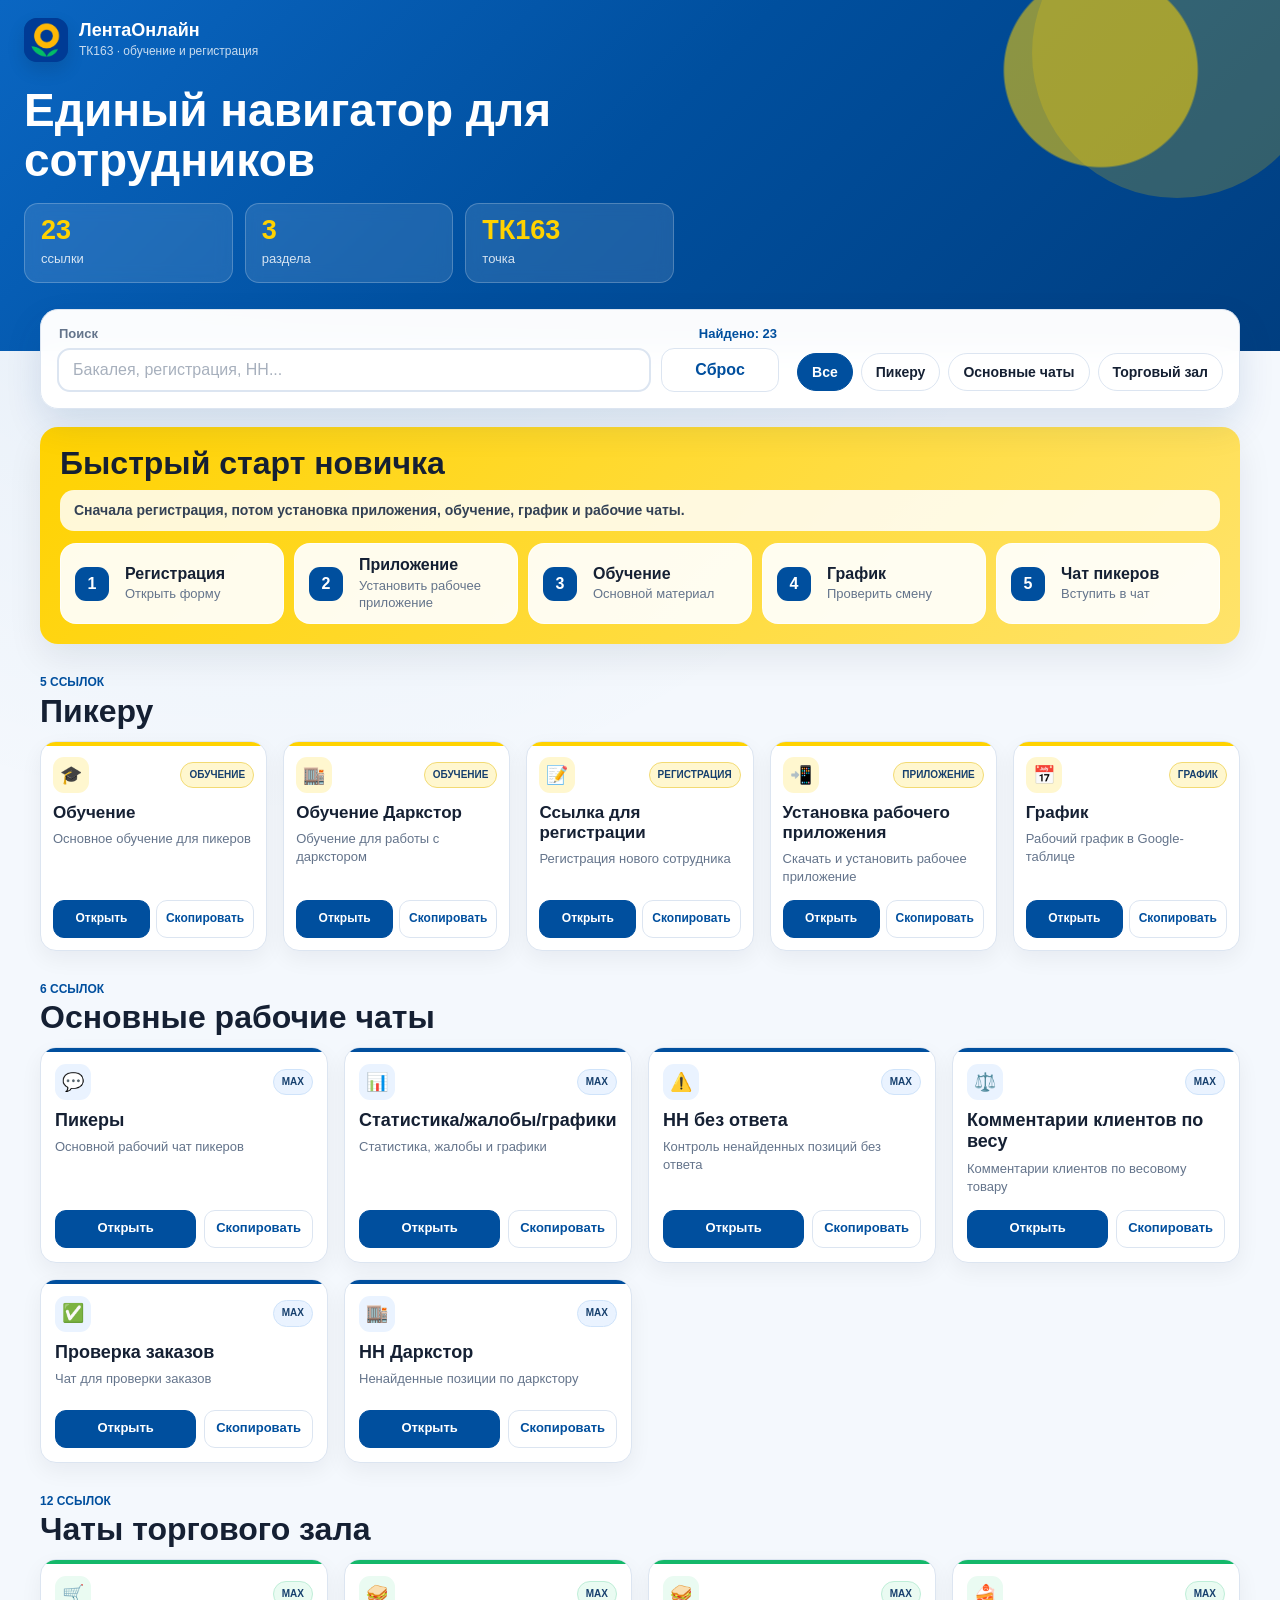
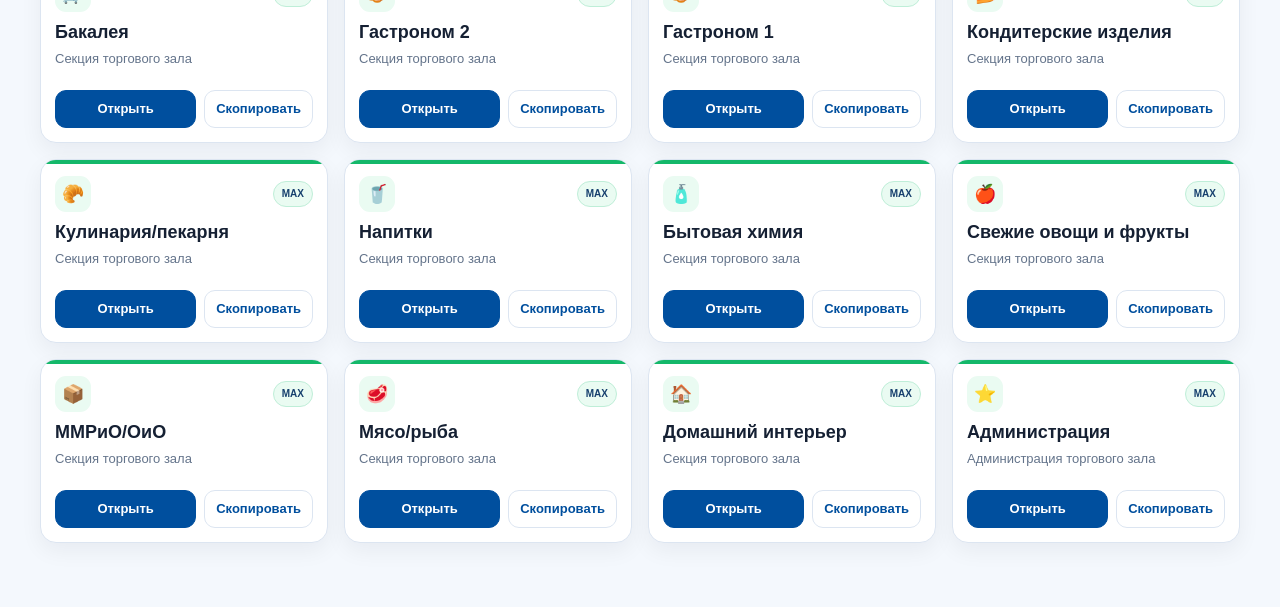
==== index.html @ 5eac82ee "Add files via upload" ====
<!doctype html>
<html lang="ru">
<head>
<meta charset="utf-8">
<meta name="viewport" content="width=device-width, initial-scale=1, viewport-fit=cover">
<title>ЛентаОнлайн ТК163 — навигатор ссылок</title>
<style>
:root {
  --blue:#004F9E;
  --blue-2:#003E80;
  --blue-3:#0A66C2;
  --yellow:#FFD200;
  --yellow-2:#FFE36B;
  --green:#14B86A;
  --orange:#FF9F1C;
  --red:#E94B4B;
  --violet:#805AD5;
  --cyan:#00A6D6;
  --bg:#F4F8FD;
  --card:#FFFFFF;
  --text:#152033;
  --muted:#64748B;
  --line:#DCE5F1;
  --shadow:0 10px 28px rgba(0, 76, 157, .11);
  --radius:20px;
  --controls-h:150px;
  --page-max:1240px;
}
*{box-sizing:border-box}
html{scroll-behavior:auto;-webkit-text-size-adjust:100%}
body{
  margin:0;
  font-family:-apple-system,BlinkMacSystemFont,"Segoe UI",Roboto,Arial,sans-serif;
  line-height:1.45;
  color:var(--text);
  background:
    radial-gradient(circle at 20% 0%, rgba(0,79,158,.08), transparent 34%),
    var(--bg);
  overflow-x:hidden;
}
a{color:inherit}
button,input{font:inherit}
button{cursor:pointer}
img{max-width:100%}

.hero{
  position:relative;
  overflow:hidden;
  padding:22px 20px 30px;
  color:#fff;
  background:
    radial-gradient(circle at 86% 20%, rgba(255,210,0,.55) 0 96px, transparent 98px),
    linear-gradient(135deg, var(--blue-3) 0%, var(--blue) 48%, var(--blue-2) 100%);
}
.hero::before{
  content:"";
  position:absolute;
  right:-70px;
  bottom:-88px;
  width:230px;
  height:230px;
  border-radius:50%;
  background:rgba(255,255,255,.07);
}
.shell{
  max-width:var(--page-max);
  margin:0 auto;
  position:relative;
  z-index:1;
}
.topbar{
  display:flex;
  align-items:center;
  justify-content:flex-start;
  gap:12px;
  margin-bottom:18px;
}
.brand{
  display:flex;
  align-items:center;
  gap:11px;
  min-width:0;
  text-decoration:none;
}
.brand-mark{
  width:48px;
  height:48px;
  flex:0 0 48px;
  border-radius:15px;
  overflow:hidden;
  background:#064C98;
  box-shadow:0 8px 18px rgba(0,0,0,.12);
}
.brand-mark img{display:block;width:100%;height:100%;object-fit:cover}
.brand strong{
  display:block;
  font-size:19px;
  line-height:1.05;
  letter-spacing:0;
}
.brand small{
  display:block;
  margin-top:4px;
  color:rgba(255,255,255,.78);
  font-size:12px;
  line-height:1.2;
}
.hero-title{
  margin:0 0 14px;
  max-width:840px;
  font-size:58px;
  line-height:1.02;
  letter-spacing:0;
}
.stats{
  display:grid;
  grid-template-columns:repeat(3, minmax(0,1fr));
  gap:10px;
  max-width:620px;
}
.stat{
  min-height:70px;
  padding:12px;
  border-radius:16px;
  border:1px solid rgba(255,255,255,.22);
  background:rgba(255,255,255,.11);
  backdrop-filter:blur(8px);
}
.stat b{
  display:block;
  color:var(--yellow);
  font-size:27px;
  line-height:1;
  letter-spacing:0;
}
.stat span{
  display:block;
  margin-top:6px;
  color:rgba(255,255,255,.82);
  font-size:13px;
}

main{
  max-width:var(--page-max);
  margin:-14px auto 0;
  padding:0 20px 52px;
  position:relative;
  z-index:2;
}
.controls{
  position:sticky;
  top:0;
  z-index:20;
  display:grid;
  gap:12px;
  padding:16px;
  border:1px solid var(--line);
  border-radius:22px;
  background:rgba(255,255,255,.98);
  backdrop-filter:blur(14px);
  box-shadow:var(--shadow);
}
.search-head{
  display:flex;
  align-items:center;
  justify-content:space-between;
  gap:12px;
  margin-bottom:4px;
  padding:0 2px;
}
.search-label,.result-count{
  font-size:13px;
  font-weight:900;
  line-height:1.2;
}
.search-label{color:var(--muted)}
.result-count{color:var(--blue)}
.search-row{
  display:grid;
  grid-template-columns:minmax(0,1fr) 120px;
  gap:10px;
}
.search{
  width:100%;
  min-height:48px;
  border:2px solid var(--line);
  border-radius:16px;
  padding:0 14px;
  outline:none;
  background:#fff;
  color:var(--text);
  font-size:16px;
}
.search::placeholder{color:#A7B0BD}
.search:focus{
  border-color:var(--blue);
  box-shadow:0 0 0 4px rgba(0,79,158,.10);
}
.clear-btn{
  min-height:48px;
  border:1px solid var(--line);
  border-radius:16px;
  background:#fff;
  color:var(--blue);
  font-weight:900;
}
.chips{
  display:flex;
  flex-wrap:wrap;
  gap:8px;
  align-items:center;
}
.chip{
  display:inline-flex;
  align-items:center;
  justify-content:center;
  min-height:42px;
  padding:0 14px;
  border:1px solid var(--line);
  background:#fff;
  color:#152033;
  border-radius:999px;
  font-weight:900;
  letter-spacing:0;
  white-space:nowrap;
}
.chip.active{
  background:var(--blue);
  border-color:var(--blue);
  color:#fff;
}

.quick{
  margin-top:14px;
  padding:16px;
  border-radius:22px;
  background:linear-gradient(135deg, var(--yellow) 0%, var(--yellow-2) 100%);
  box-shadow:var(--shadow);
}
.quick.hidden{display:none}
.quick h2{
  margin:0 0 10px;
  font-size:36px;
  line-height:1;
  letter-spacing:0;
}
.quick-note{
  margin:0 0 12px;
  padding:11px 13px;
  border-radius:16px;
  background:rgba(255,255,255,.84);
  color:#334155;
  font-size:14px;
  line-height:1.35;
  font-weight:800;
}
.quick-grid{
  display:grid;
  grid-template-columns:repeat(5,minmax(0,1fr));
  gap:10px;
}
.quick-card{
  display:grid;
  grid-template-columns:38px minmax(0,1fr);
  align-items:center;
  column-gap:14px;
  min-height:82px;
  padding:12px 14px;
  border:1px solid rgba(255,255,255,.75);
  border-radius:18px;
  background:rgba(255,255,255,.92);
  text-decoration:none;
}
.quick-card span{
  width:34px;
  height:34px;
  display:grid;
  place-items:center;
  margin:0;
  border-radius:11px;
  background:var(--blue);
  color:#fff;
  font-weight:900;
}
.quick-copy{
  min-width:0;
}
.quick-copy b{
  display:block;
  margin:0 0 3px;
  font-size:17px;
  line-height:1.15;
  letter-spacing:0;
  overflow-wrap:break-word;
  word-break:break-word;
}
.quick-copy small{
  display:block;
  color:var(--muted);
  font-size:13px;
  line-height:1.3;
  overflow-wrap:break-word;
  word-break:break-word;
}

.section{margin-top:22px}
.section[hidden]{display:none}
.section-head{
  display:flex;
  align-items:flex-end;
  justify-content:space-between;
  gap:12px;
  margin-bottom:11px;
}
.count{
  display:block;
  margin-bottom:3px;
  color:var(--blue);
  font-size:11px;
  font-weight:900;
  text-transform:uppercase;
  letter-spacing:0;
}
.section h2{
  margin:0;
  font-size:36px;
  line-height:1;
  letter-spacing:0;
}
.grid{
  display:grid;
  grid-template-columns:repeat(4,minmax(0,1fr));
  gap:14px;
}
.card{
  position:relative;
  overflow:hidden;
  min-height:206px;
  display:flex;
  flex-direction:column;
  padding:18px 15px 15px;
  border:1px solid var(--line);
  border-radius:20px;
  background:var(--card);
  box-shadow:0 6px 18px rgba(16,24,40,.045);
  scroll-margin-top:calc(var(--controls-h) + 10px);
}
.card::before{
  content:"";
  position:absolute;
  left:0;
  right:0;
  top:0;
  height:5px;
  background:var(--accent, var(--blue));
}
.accent-picker{--accent:var(--yellow)}
.accent-main-section{--accent:var(--blue)}
.accent-shop-section{--accent:var(--green)}
.accent-default{--accent:var(--blue)}

.card[hidden]{display:none}
.card-top{
  display:flex;
  align-items:center;
  justify-content:space-between;
  gap:10px;
  margin-bottom:10px;
}
.card-icon{
  width:40px;
  height:40px;
  display:grid;
  place-items:center;
  border-radius:13px;
  background:#EEF5FF;
  font-size:20px;
}
.tag{
  padding:6px 9px;
  border-radius:999px;
  border:1px solid #D6E8FA;
  background:#EEF5FF;
  color:#17406e;
  font-size:11px;
  font-weight:900;
  text-transform:uppercase;
  letter-spacing:0;
  white-space:nowrap;
}
.accent-picker .card-icon,.accent-picker .tag{background:#FFF7CF;border-color:#F2DA73}
.accent-main-section .card-icon,.accent-main-section .tag{background:#EAF3FF;border-color:#CFE3FA}
.accent-shop-section .card-icon,.accent-shop-section .tag{background:#EAFBF2;border-color:#BFEED8}
.card h3{
  margin:0 0 7px;
  font-size:20px;
  line-height:1.12;
  letter-spacing:0;
  overflow-wrap:break-word;
  word-break:break-word;
}
.card p{
  margin:0 0 14px;
  color:var(--muted);
  line-height:1.38;
  font-size:14px;
  overflow-wrap:break-word;
  word-break:break-word;
}
.actions{
  display:grid;
  grid-template-columns:1fr auto;
  gap:8px;
  margin-top:auto;
}
.primary,.secondary{
  min-height:42px;
  display:inline-flex;
  align-items:center;
  justify-content:center;
  border-radius:13px;
  padding:9px 12px;
  font-weight:900;
  text-decoration:none;
  text-align:center;
  min-width:0;
  overflow-wrap:break-word;
  word-break:break-word;
}
.primary{
  border:1px solid var(--blue);
  background:var(--blue);
  color:#fff;
}
.secondary{
  border:1px solid var(--line);
  background:#fff;
  color:var(--blue);
}

.to-top{
  position:fixed;
  right:16px;
  bottom:calc(16px + env(safe-area-inset-bottom));
  z-index:45;
  width:52px;
  height:52px;
  border:0;
  border-radius:18px;
  background:var(--blue);
  color:#fff;
  font-size:24px;
  font-weight:900;
  box-shadow:0 14px 32px rgba(0,79,158,.28);
  opacity:0;
  transform:translateY(16px);
  pointer-events:none;
  transition:opacity .18s ease, transform .18s ease;
}
.to-top.show{
  opacity:1;
  transform:translateY(0);
  pointer-events:auto;
}

.empty{
  margin:22px 0 0;
  padding:18px;
  border:1px dashed var(--line);
  border-radius:18px;
  background:#fff;
  color:var(--muted);
  text-align:center;
}
.toast{
  position:fixed;
  left:50%;
  bottom:18px;
  transform:translate(-50%,20px);
  opacity:0;
  pointer-events:none;
  z-index:50;
  padding:12px 16px;
  border-radius:999px;
  background:#172033;
  color:#fff;
  transition:.18s ease;
}
.toast.show{transform:translate(-50%,0);opacity:1}

@supports (-webkit-touch-callout:none){
  body{
    background:#F4F8FD;
  }
  .hero{
    background:#005AA8;
  }
  .hero::before{
    display:none;
  }
  .stat,
  .controls{
    -webkit-backdrop-filter:none;
    backdrop-filter:none;
  }
  .controls{
    position:relative;
    top:auto;
  }
}

@media (min-width:901px){
  .hero{
    padding:18px 24px 68px;
  }
  .hero::before{
    right:-42px;
    top:-92px;
    bottom:auto;
    width:290px;
    height:290px;
    background:rgba(255,210,0,.20);
  }
  .topbar{
    margin-bottom:24px;
  }
  .brand-mark{
    width:44px;
    height:44px;
    flex-basis:44px;
    border-radius:13px;
  }
  .brand strong{
    font-size:18px;
  }
  .hero-title{
    max-width:760px;
    margin-bottom:18px;
    font-size:46px;
    line-height:1.08;
  }
  .stats{
    max-width:650px;
    gap:12px;
  }
  .stat{
    min-height:64px;
    padding:13px 16px;
    border-radius:14px;
  }
  main{
    margin-top:-42px;
    padding-bottom:64px;
  }
  .controls{
    grid-template-columns:minmax(480px,1fr) auto;
    align-items:end;
    gap:18px;
    padding:16px;
    border-radius:18px;
    box-shadow:0 16px 36px rgba(0, 57, 120, .12);
  }
  .search-head{
    margin-bottom:6px;
  }
  .search-row{
    grid-template-columns:minmax(0,1fr) 118px;
  }
  .search,.clear-btn{
    min-height:44px;
    border-radius:13px;
  }
  .chips{
    justify-content:flex-end;
    flex-wrap:nowrap;
    gap:8px;
    padding-bottom:1px;
  }
  .chip{
    min-height:38px;
    padding:0 14px;
    font-size:14px;
  }
  .quick{
    margin-top:18px;
    padding:20px;
    border:0;
    border-radius:18px;
    background:linear-gradient(135deg, var(--yellow) 0%, var(--yellow-2) 100%);
    box-shadow:0 14px 34px rgba(16,24,40,.08);
  }
  .quick h2{
    margin:0 0 10px;
    font-size:32px;
    line-height:1.05;
  }
  .quick-note{
    margin:0 0 12px;
    padding:11px 14px;
    border:0;
    border-radius:14px;
    background:rgba(255,255,255,.84);
    font-size:14px;
  }
  .quick-grid{
    grid-template-columns:repeat(5,minmax(0,1fr));
    gap:10px;
  }
  .quick-card{
    min-height:78px;
    padding:12px 14px;
    border-color:rgba(255,255,255,.75);
    border-radius:16px;
    background:rgba(255,255,255,.92);
    column-gap:12px;
  }
  .quick-card span{
    width:34px;
    height:34px;
    border-radius:11px;
  }
  .quick-copy b{
    font-size:16px;
  }
  .quick-copy small{
    font-size:13px;
  }
  .section{
    margin-top:30px;
  }
  .section-head{
    margin-bottom:14px;
  }
  .section h2{
    font-size:32px;
  }
  .count{
    font-size:12px;
  }
  .grid{
    gap:16px;
  }
  #pikeru .grid{
    grid-template-columns:repeat(5,minmax(0,1fr));
  }
  #pikeru .card{
    min-height:176px;
    padding:15px 12px 12px;
  }
  #pikeru .card h3{
    font-size:17px;
  }
  #pikeru .actions{
    gap:6px;
  }
  #pikeru .primary,
  #pikeru .secondary{
    padding:8px 9px;
    font-size:12px;
  }
  .card{
    min-height:184px;
    padding:16px 14px 14px;
    border-radius:16px;
    box-shadow:0 8px 22px rgba(16,24,40,.055);
  }
  .card::before{
    height:4px;
  }
  .card-icon{
    width:36px;
    height:36px;
    border-radius:11px;
    font-size:18px;
  }
  .tag{
    padding:5px 8px;
    font-size:10px;
  }
  .card h3{
    font-size:18px;
    line-height:1.18;
  }
  .card p{
    font-size:13px;
  }
  .primary,.secondary{
    min-height:38px;
    border-radius:11px;
    padding:8px 11px;
    font-size:13px;
  }
}

@media (max-width:1180px){
  .controls{
    grid-template-columns:1fr;
  }
  .chips{
    justify-content:flex-start;
    flex-wrap:wrap;
  }
  .quick{
    grid-template-columns:1fr;
  }
  .quick-grid{
    grid-column:auto;
    grid-row:auto;
    align-self:auto;
  }
  .quick-grid{grid-template-columns:repeat(3,minmax(0,1fr))}
  .grid{grid-template-columns:repeat(3,minmax(0,1fr))}
}

@media (max-width:900px){
  .hero{padding:18px 16px 26px}
  .hero-title{font-size:44px}
  .quick-grid{grid-template-columns:repeat(2,minmax(0,1fr))}
  .grid{grid-template-columns:repeat(2,minmax(0,1fr))}
  main{padding-left:14px;padding-right:14px}
}

@media (max-width:640px){
  .grid{grid-template-columns:1fr}
}

@media (max-width:560px){
  .hero{padding:15px 12px 20px}
  .topbar{align-items:flex-start;margin-bottom:15px}
  .brand-mark{width:46px;height:46px;flex-basis:46px}
  .brand strong{font-size:18px}
  .brand small{font-size:11px;max-width:150px}
  .hero-title{font-size:35px;line-height:1.04;margin-bottom:12px}
  .stats{gap:7px}
  .stat{min-height:60px;padding:9px;border-radius:15px}
  .stat b{font-size:22px}
  .stat span{font-size:11px;margin-top:4px}
  main{padding:0 10px 36px;margin-top:-9px}
  .controls{padding:14px;border-radius:20px;gap:12px}
  .search-row{grid-template-columns:1fr 88px;gap:9px}
  .search,.clear-btn{min-height:48px;border-radius:15px}
  .search{font-size:15px;padding:0 12px}
  .clear-btn{font-size:14px;padding:0 8px}
  .chips{
    display:grid;
    grid-template-columns:repeat(2,minmax(0,1fr));
    gap:9px;
  }
  .chip{
    width:100%;
    min-height:42px;
    justify-content:center;
    padding:0 8px;
    font-size:15px;
  }
  .quick-grid{grid-template-columns:1fr}
  .quick{padding:14px;border-radius:20px}
  .quick h2{font-size:30px;margin-bottom:9px}
  .quick-note{font-size:13px;margin-bottom:12px}
  .card{min-height:auto;padding:17px 14px 14px}
  .actions{grid-template-columns:1fr}
  .primary,.secondary{width:100%}
  .to-top{right:12px;width:50px;height:50px;border-radius:17px}
}

@media (max-width:370px){
  .hero-title{font-size:32px}
  .stats{grid-template-columns:1fr 1fr 1fr}
  .search-row{grid-template-columns:1fr}
  .clear-btn{min-height:42px}
  .chip{font-size:14px;padding:0 6px}
}
</style>
</head>
<body>
<header class="hero">
  <div class="shell">
    <nav class="topbar">
      <a class="brand" href="#top">
        <span class="brand-mark"><img src="[data-uri]" alt="Логотип Лента"></span>
        <span><strong>ЛентаОнлайн</strong><small>ТК163 · обучение и регистрация</small></span>
      </a>
    </nav>

    <section id="top">
      <h1 class="hero-title">Единый навигатор для сотрудников</h1>
      <div class="stats">
        <div class="stat"><b>23</b><span>ссылки</span></div>
        <div class="stat"><b>3</b><span>раздела</span></div>
        <div class="stat"><b>ТК163</b><span>точка</span></div>
      </div>
    </section>
  </div>
</header>

<main>
  <section class="controls" id="controls">
    <label>
      <div class="search-head">
        <span class="search-label">Поиск</span>
        <span class="result-count" id="resultCount">Найдено: 23</span>
      </div>
      <div class="search-row">
        <input class="search" id="searchInput" type="search" placeholder="Бакалея, регистрация, НН...">
        <button class="clear-btn" id="clearBtn" type="button">Сброс</button>
      </div>
    </label>
    <div class="chips">
      <button class="chip active" type="button" data-filter="all">Все</button>
      <button class="chip" type="button" data-filter="Пикеру">Пикеру</button>
      <button class="chip" type="button" data-filter="Основные рабочие чаты">Основные чаты</button>
      <button class="chip" type="button" data-filter="Чаты торгового зала">Торговый зал</button>
    </div>
  </section>

  <section class="quick" id="quickStart">
    <h2>Быстрый старт новичка</h2>
    <p class="quick-note">Сначала регистрация, потом установка приложения, обучение, график и рабочие чаты.</p>
    <div class="quick-grid">
      <a class="quick-card" href="https://lenta.utkonos.ru/register/lentanew" target="_blank" rel="noopener"><span>1</span><div class="quick-copy"><b>Регистрация</b><small>Открыть форму</small></div></a>

      <a class="quick-card" href="https://disk.yandex.ru/d/3lnzRD4L9qGRfA" target="_blank" rel="noopener"><span>2</span><div class="quick-copy"><b>Приложение</b><small>Установить рабочее приложение</small></div></a>
      <a class="quick-card" href="https://digitalskills.tilda.ws/education" target="_blank" rel="noopener"><span>3</span><div class="quick-copy"><b>Обучение</b><small>Основной материал</small></div></a>
      <a class="quick-card" href="https://docs.google.com/spreadsheets/d/1V7LFj1Jm2sXHnquIGaelhBfl_Zy378eNsyZnAJWhhrY/edit?gid=0#gid=0" target="_blank" rel="noopener"><span>4</span><div class="quick-copy"><b>График</b><small>Проверить смену</small></div></a>
      <a class="quick-card" href="https://max.ru/join/M6VAFBeWD72W9by_fuR30g9GMiZ9qNj4zXvg4_68Vx8" target="_blank" rel="noopener"><span>5</span><div class="quick-copy"><b>Чат пикеров</b><small>Вступить в чат</small></div></a>
    </div>
  </section>

  <div id="linksArea">
    
    <section class="section" id="pikeru" data-section-wrap="Пикеру">
      <div class="section-head">
        <div>
          <span class="count">5 ссылок</span>
          <h2>Пикеру</h2>
        </div>
      </div>
      <div class="grid">
        
    <article class="card accent-picker" data-card data-section="Пикеру" data-search="Пикеру Обучение Основное обучение для пикеров Обучение https://digitalskills.tilda.ws/education " data-title="Обучение">
      <div class="card-top">
        <span class="card-icon">🎓</span>
        <span class="tag">Обучение</span>
      </div>
      <h3>Обучение</h3>
      <p>Основное обучение для пикеров</p>
      <div class="actions">
        <a class="primary" href="https://digitalskills.tilda.ws/education" target="_blank" rel="noopener">Открыть</a>
        <button class="secondary" type="button" data-copy="https://digitalskills.tilda.ws/education">Скопировать</button>
      </div>
    </article>
    <article class="card accent-picker" data-card data-section="Пикеру" data-search="Пикеру Обучение Даркстор Обучение для работы с даркстором Обучение https://digitalskills.tilda.ws/minidark " data-title="Обучение Даркстор">
      <div class="card-top">
        <span class="card-icon">🏬</span>
        <span class="tag">Обучение</span>
      </div>
      <h3>Обучение Даркстор</h3>
      <p>Обучение для работы с даркстором</p>
      <div class="actions">
        <a class="primary" href="https://digitalskills.tilda.ws/minidark" target="_blank" rel="noopener">Открыть</a>
        <button class="secondary" type="button" data-copy="https://digitalskills.tilda.ws/minidark">Скопировать</button>
      </div>
    </article>
    <article class="card accent-picker" data-card data-section="Пикеру" data-search="Пикеру Ссылка для регистрации Регистрация нового сотрудника Регистрация https://lenta.utkonos.ru/register/lentanew зарегистрироваться новичок анкета" data-title="Ссылка для регистрации">
      <div class="card-top">
        <span class="card-icon">📝</span>
        <span class="tag">Регистрация</span>
      </div>
      <h3>Ссылка для регистрации</h3>
      <p>Регистрация нового сотрудника</p>
      <div class="actions">
        <a class="primary" href="https://lenta.utkonos.ru/register/lentanew" target="_blank" rel="noopener">Открыть</a>
        <button class="secondary" type="button" data-copy="https://lenta.utkonos.ru/register/lentanew">Скопировать</button>
      </div>
    </article>

    <article class="card accent-picker" data-card data-section="Пикеру" data-search="Пикеру Установка рабочего приложения Скачать и установить рабочее приложение Приложение https://disk.yandex.ru/d/3lnzRD4L9qGRfA приложение установка скачать рабочее приложение яндекс диск apk" data-title="Установка рабочего приложения">
      <div class="card-top">
        <span class="card-icon">📲</span>
        <span class="tag">Приложение</span>
      </div>
      <h3>Установка рабочего приложения</h3>
      <p>Скачать и установить рабочее приложение</p>
      <div class="actions">
        <a class="primary" href="https://disk.yandex.ru/d/3lnzRD4L9qGRfA" target="_blank" rel="noopener">Открыть</a>
        <button class="secondary" type="button" data-copy="https://disk.yandex.ru/d/3lnzRD4L9qGRfA">Скопировать</button>
      </div>
    </article>
    <article class="card accent-picker" data-card data-section="Пикеру" data-search="Пикеру График Рабочий график в Google-таблице График https://docs.google.com/spreadsheets/d/1V7LFj1Jm2sXHnquIGaelhBfl_Zy378eNsyZnAJWhhrY/edit?gid=0#gid=0 смена расписание" data-title="График">
      <div class="card-top">
        <span class="card-icon">📅</span>
        <span class="tag">График</span>
      </div>
      <h3>График</h3>
      <p>Рабочий график в Google-таблице</p>
      <div class="actions">
        <a class="primary" href="https://docs.google.com/spreadsheets/d/1V7LFj1Jm2sXHnquIGaelhBfl_Zy378eNsyZnAJWhhrY/edit?gid=0#gid=0" target="_blank" rel="noopener">Открыть</a>
        <button class="secondary" type="button" data-copy="https://docs.google.com/spreadsheets/d/1V7LFj1Jm2sXHnquIGaelhBfl_Zy378eNsyZnAJWhhrY/edit?gid=0#gid=0">Скопировать</button>
      </div>
    </article>
      </div>
    </section>
    <section class="section" id="osnovnye-rabochie-chaty" data-section-wrap="Основные рабочие чаты">
      <div class="section-head">
        <div>
          <span class="count">6 ссылок</span>
          <h2>Основные рабочие чаты</h2>
        </div>
      </div>
      <div class="grid">
        
    <article class="card accent-main-section" data-card data-section="Основные рабочие чаты" data-search="Основные рабочие чаты Пикеры Основной рабочий чат пикеров MAX https://max.ru/join/M6VAFBeWD72W9by_fuR30g9GMiZ9qNj4zXvg4_68Vx8 сборщики пикер" data-title="Пикеры">
      <div class="card-top">
        <span class="card-icon">💬</span>
        <span class="tag">MAX</span>
      </div>
      <h3>Пикеры</h3>
      <p>Основной рабочий чат пикеров</p>
      <div class="actions">
        <a class="primary" href="https://max.ru/join/M6VAFBeWD72W9by_fuR30g9GMiZ9qNj4zXvg4_68Vx8" target="_blank" rel="noopener">Открыть</a>
        <button class="secondary" type="button" data-copy="https://max.ru/join/M6VAFBeWD72W9by_fuR30g9GMiZ9qNj4zXvg4_68Vx8">Скопировать</button>
      </div>
    </article>
    <article class="card accent-main-section" data-card data-section="Основные рабочие чаты" data-search="Основные рабочие чаты Статистика/жалобы/графики Статистика, жалобы и графики MAX https://max.ru/join/0RHRVMDpBbEBZvYg_kRkPEi8xUzR6BLnKAoxiIukI1w смена расписание" data-title="Статистика/жалобы/графики">
      <div class="card-top">
        <span class="card-icon">📊</span>
        <span class="tag">MAX</span>
      </div>
      <h3>Статистика/жалобы/графики</h3>
      <p>Статистика, жалобы и графики</p>
      <div class="actions">
        <a class="primary" href="https://max.ru/join/0RHRVMDpBbEBZvYg_kRkPEi8xUzR6BLnKAoxiIukI1w" target="_blank" rel="noopener">Открыть</a>
        <button class="secondary" type="button" data-copy="https://max.ru/join/0RHRVMDpBbEBZvYg_kRkPEi8xUzR6BLnKAoxiIukI1w">Скопировать</button>
      </div>
    </article>
    <article class="card accent-main-section" data-card data-section="Основные рабочие чаты" data-search="Основные рабочие чаты НН без ответа Контроль ненайденных позиций без ответа MAX https://max.ru/join/sB23Li7awDIr3vbrEiMB73EFTfl1o2ayep_LnnBc7ik ненайдено ненайденные нет ответа без ответа" data-title="НН без ответа">
      <div class="card-top">
        <span class="card-icon">⚠️</span>
        <span class="tag">MAX</span>
      </div>
      <h3>НН без ответа</h3>
      <p>Контроль ненайденных позиций без ответа</p>
      <div class="actions">
        <a class="primary" href="https://max.ru/join/sB23Li7awDIr3vbrEiMB73EFTfl1o2ayep_LnnBc7ik" target="_blank" rel="noopener">Открыть</a>
        <button class="secondary" type="button" data-copy="https://max.ru/join/sB23Li7awDIr3vbrEiMB73EFTfl1o2ayep_LnnBc7ik">Скопировать</button>
      </div>
    </article>
    <article class="card accent-main-section" data-card data-section="Основные рабочие чаты" data-search="Основные рабочие чаты Комментарии клиентов по весу Комментарии клиентов по весовому товару MAX https://max.ru/join/o_G6_ZSh0k-qPEjsdDY4RtMceRQ_qS480EckNZvw9jw " data-title="Комментарии клиентов по весу">
      <div class="card-top">
        <span class="card-icon">⚖️</span>
        <span class="tag">MAX</span>
      </div>
      <h3>Комментарии клиентов по весу</h3>
      <p>Комментарии клиентов по весовому товару</p>
      <div class="actions">
        <a class="primary" href="https://max.ru/join/o_G6_ZSh0k-qPEjsdDY4RtMceRQ_qS480EckNZvw9jw" target="_blank" rel="noopener">Открыть</a>
        <button class="secondary" type="button" data-copy="https://max.ru/join/o_G6_ZSh0k-qPEjsdDY4RtMceRQ_qS480EckNZvw9jw">Скопировать</button>
      </div>
    </article>
    <article class="card accent-main-section" data-card data-section="Основные рабочие чаты" data-search="Основные рабочие чаты Проверка заказов Чат для проверки заказов MAX https://max.ru/join/y8834mRW5fCTB-DUSGVjdJgXJ1VIyUc4r3v_bqFHcpk " data-title="Проверка заказов">
      <div class="card-top">
        <span class="card-icon">✅</span>
        <span class="tag">MAX</span>
      </div>
      <h3>Проверка заказов</h3>
      <p>Чат для проверки заказов</p>
      <div class="actions">
        <a class="primary" href="https://max.ru/join/y8834mRW5fCTB-DUSGVjdJgXJ1VIyUc4r3v_bqFHcpk" target="_blank" rel="noopener">Открыть</a>
        <button class="secondary" type="button" data-copy="https://max.ru/join/y8834mRW5fCTB-DUSGVjdJgXJ1VIyUc4r3v_bqFHcpk">Скопировать</button>
      </div>
    </article>
    <article class="card accent-main-section" data-card data-section="Основные рабочие чаты" data-search="Основные рабочие чаты НН Даркстор Ненайденные позиции по даркстору MAX https://max.ru/join/REUcZ_1Dgi1AOT2wkqmV3vuy4rVkImiK3CwoKuXv7wA ненайдено ненайденные нет ответа без ответа" data-title="НН Даркстор">
      <div class="card-top">
        <span class="card-icon">🏬</span>
        <span class="tag">MAX</span>
      </div>
      <h3>НН Даркстор</h3>
      <p>Ненайденные позиции по даркстору</p>
      <div class="actions">
        <a class="primary" href="https://max.ru/join/REUcZ_1Dgi1AOT2wkqmV3vuy4rVkImiK3CwoKuXv7wA" target="_blank" rel="noopener">Открыть</a>
        <button class="secondary" type="button" data-copy="https://max.ru/join/REUcZ_1Dgi1AOT2wkqmV3vuy4rVkImiK3CwoKuXv7wA">Скопировать</button>
      </div>
    </article>
      </div>
    </section>
    <section class="section" id="chaty-torgovogo-zala" data-section-wrap="Чаты торгового зала">
      <div class="section-head">
        <div>
          <span class="count">12 ссылок</span>
          <h2>Чаты торгового зала</h2>
        </div>
      </div>
      <div class="grid">
        
    <article class="card accent-shop-section" data-card data-section="Чаты торгового зала" data-search="Чаты торгового зала Бакалея Секция торгового зала MAX https://max.ru/join/s7EepYtz2meOIy8QVKwkk59Ik0Wzpjx3dD5XSzVKOA4 " data-title="Бакалея">
      <div class="card-top">
        <span class="card-icon">🛒</span>
        <span class="tag">MAX</span>
      </div>
      <h3>Бакалея</h3>
      <p>Секция торгового зала</p>
      <div class="actions">
        <a class="primary" href="https://max.ru/join/s7EepYtz2meOIy8QVKwkk59Ik0Wzpjx3dD5XSzVKOA4" target="_blank" rel="noopener">Открыть</a>
        <button class="secondary" type="button" data-copy="https://max.ru/join/s7EepYtz2meOIy8QVKwkk59Ik0Wzpjx3dD5XSzVKOA4">Скопировать</button>
      </div>
    </article>
    <article class="card accent-shop-section" data-card data-section="Чаты торгового зала" data-search="Чаты торгового зала Гастроном 2 Секция торгового зала MAX https://max.ru/join/ENYJwYaed4QYq8XTByHNa4cOfR9Qe8c32azahhs_tvU " data-title="Гастроном 2">
      <div class="card-top">
        <span class="card-icon">🥪</span>
        <span class="tag">MAX</span>
      </div>
      <h3>Гастроном 2</h3>
      <p>Секция торгового зала</p>
      <div class="actions">
        <a class="primary" href="https://max.ru/join/ENYJwYaed4QYq8XTByHNa4cOfR9Qe8c32azahhs_tvU" target="_blank" rel="noopener">Открыть</a>
        <button class="secondary" type="button" data-copy="https://max.ru/join/ENYJwYaed4QYq8XTByHNa4cOfR9Qe8c32azahhs_tvU">Скопировать</button>
      </div>
    </article>
    <article class="card accent-shop-section" data-card data-section="Чаты торгового зала" data-search="Чаты торгового зала Гастроном 1 Секция торгового зала MAX https://max.ru/join/ke4Ic0xKWas-n67egGddfUK9PZOR2tfvBg7c1PBUC9k " data-title="Гастроном 1">
      <div class="card-top">
        <span class="card-icon">🥪</span>
        <span class="tag">MAX</span>
      </div>
      <h3>Гастроном 1</h3>
      <p>Секция торгового зала</p>
      <div class="actions">
        <a class="primary" href="https://max.ru/join/ke4Ic0xKWas-n67egGddfUK9PZOR2tfvBg7c1PBUC9k" target="_blank" rel="noopener">Открыть</a>
        <button class="secondary" type="button" data-copy="https://max.ru/join/ke4Ic0xKWas-n67egGddfUK9PZOR2tfvBg7c1PBUC9k">Скопировать</button>
      </div>
    </article>
    <article class="card accent-shop-section" data-card data-section="Чаты торгового зала" data-search="Чаты торгового зала Кондитерские изделия Секция торгового зала MAX https://max.ru/join/lWDQ1a8Av_6V4ZHKQgoMjjt0mJD6ZQ1MWpAdcbaY4w0 кондитерка сладости" data-title="Кондитерские изделия">
      <div class="card-top">
        <span class="card-icon">🍰</span>
        <span class="tag">MAX</span>
      </div>
      <h3>Кондитерские изделия</h3>
      <p>Секция торгового зала</p>
      <div class="actions">
        <a class="primary" href="https://max.ru/join/lWDQ1a8Av_6V4ZHKQgoMjjt0mJD6ZQ1MWpAdcbaY4w0" target="_blank" rel="noopener">Открыть</a>
        <button class="secondary" type="button" data-copy="https://max.ru/join/lWDQ1a8Av_6V4ZHKQgoMjjt0mJD6ZQ1MWpAdcbaY4w0">Скопировать</button>
      </div>
    </article>
    <article class="card accent-shop-section" data-card data-section="Чаты торгового зала" data-search="Чаты торгового зала Кулинария/пекарня Секция торгового зала MAX https://max.ru/join/7ShYiejB9aWeXrS6WkHruHNEaPZnt4oLUqukukROq84 " data-title="Кулинария/пекарня">
      <div class="card-top">
        <span class="card-icon">🥐</span>
        <span class="tag">MAX</span>
      </div>
      <h3>Кулинария/пекарня</h3>
      <p>Секция торгового зала</p>
      <div class="actions">
        <a class="primary" href="https://max.ru/join/7ShYiejB9aWeXrS6WkHruHNEaPZnt4oLUqukukROq84" target="_blank" rel="noopener">Открыть</a>
        <button class="secondary" type="button" data-copy="https://max.ru/join/7ShYiejB9aWeXrS6WkHruHNEaPZnt4oLUqukukROq84">Скопировать</button>
      </div>
    </article>
    <article class="card accent-shop-section" data-card data-section="Чаты торгового зала" data-search="Чаты торгового зала Напитки Секция торгового зала MAX https://max.ru/join/9Q0sy40fjvRw8UNbJGGZwpv7Nc1sv-zxeuM8al0RBPc " data-title="Напитки">
      <div class="card-top">
        <span class="card-icon">🥤</span>
        <span class="tag">MAX</span>
      </div>
      <h3>Напитки</h3>
      <p>Секция торгового зала</p>
      <div class="actions">
        <a class="primary" href="https://max.ru/join/9Q0sy40fjvRw8UNbJGGZwpv7Nc1sv-zxeuM8al0RBPc" target="_blank" rel="noopener">Открыть</a>
        <button class="secondary" type="button" data-copy="https://max.ru/join/9Q0sy40fjvRw8UNbJGGZwpv7Nc1sv-zxeuM8al0RBPc">Скопировать</button>
      </div>
    </article>
    <article class="card accent-shop-section" data-card data-section="Чаты торгового зала" data-search="Чаты торгового зала Бытовая химия Секция торгового зала MAX https://max.ru/join/U1CXgVISW93hbdSqMh9yIU1IQ65ttKxW6QLk9ouq0_U химия быт химия бх" data-title="Бытовая химия">
      <div class="card-top">
        <span class="card-icon">🧴</span>
        <span class="tag">MAX</span>
      </div>
      <h3>Бытовая химия</h3>
      <p>Секция торгового зала</p>
      <div class="actions">
        <a class="primary" href="https://max.ru/join/U1CXgVISW93hbdSqMh9yIU1IQ65ttKxW6QLk9ouq0_U" target="_blank" rel="noopener">Открыть</a>
        <button class="secondary" type="button" data-copy="https://max.ru/join/U1CXgVISW93hbdSqMh9yIU1IQ65ttKxW6QLk9ouq0_U">Скопировать</button>
      </div>
    </article>
    <article class="card accent-shop-section" data-card data-section="Чаты торгового зала" data-search="Чаты торгового зала Свежие овощи и фрукты Секция торгового зала MAX https://max.ru/join/2c2kyw6ZgdnuBmxeMkYWi2297DlSXpebagFbIHfsY2A овощи фрукты соф фреш" data-title="Свежие овощи и фрукты">
      <div class="card-top">
        <span class="card-icon">🍎</span>
        <span class="tag">MAX</span>
      </div>
      <h3>Свежие овощи и фрукты</h3>
      <p>Секция торгового зала</p>
      <div class="actions">
        <a class="primary" href="https://max.ru/join/2c2kyw6ZgdnuBmxeMkYWi2297DlSXpebagFbIHfsY2A" target="_blank" rel="noopener">Открыть</a>
        <button class="secondary" type="button" data-copy="https://max.ru/join/2c2kyw6ZgdnuBmxeMkYWi2297DlSXpebagFbIHfsY2A">Скопировать</button>
      </div>
    </article>
    <article class="card accent-shop-section" data-card data-section="Чаты торгового зала" data-search="Чаты торгового зала ММРиО/ОиО Секция торгового зала MAX https://max.ru/join/3uhvQojF3ezDCUZrTC6XJLnBu-z70W93HeeZL63dboE ммрио оио молоко молочная продукция яйцо" data-title="ММРиО/ОиО">
      <div class="card-top">
        <span class="card-icon">📦</span>
        <span class="tag">MAX</span>
      </div>
      <h3>ММРиО/ОиО</h3>
      <p>Секция торгового зала</p>
      <div class="actions">
        <a class="primary" href="https://max.ru/join/3uhvQojF3ezDCUZrTC6XJLnBu-z70W93HeeZL63dboE" target="_blank" rel="noopener">Открыть</a>
        <button class="secondary" type="button" data-copy="https://max.ru/join/3uhvQojF3ezDCUZrTC6XJLnBu-z70W93HeeZL63dboE">Скопировать</button>
      </div>
    </article>
    <article class="card accent-shop-section" data-card data-section="Чаты торгового зала" data-search="Чаты торгового зала Мясо/рыба Секция торгового зала MAX https://max.ru/join/ak8iaFik-2qpyi8ePhqSN9NlF1JRKdhXXJw6pmI0ztQ рыба мясо мр" data-title="Мясо/рыба">
      <div class="card-top">
        <span class="card-icon">🥩</span>
        <span class="tag">MAX</span>
      </div>
      <h3>Мясо/рыба</h3>
      <p>Секция торгового зала</p>
      <div class="actions">
        <a class="primary" href="https://max.ru/join/ak8iaFik-2qpyi8ePhqSN9NlF1JRKdhXXJw6pmI0ztQ" target="_blank" rel="noopener">Открыть</a>
        <button class="secondary" type="button" data-copy="https://max.ru/join/ak8iaFik-2qpyi8ePhqSN9NlF1JRKdhXXJw6pmI0ztQ">Скопировать</button>
      </div>
    </article>
    <article class="card accent-shop-section" data-card data-section="Чаты торгового зала" data-search="Чаты торгового зала Домашний интерьер Секция торгового зала MAX https://max.ru/join/ogHO9tgIUb3q23WUK41Ch-RpUR0Td-rkzXT_prI6nN0 " data-title="Домашний интерьер">
      <div class="card-top">
        <span class="card-icon">🏠</span>
        <span class="tag">MAX</span>
      </div>
      <h3>Домашний интерьер</h3>
      <p>Секция торгового зала</p>
      <div class="actions">
        <a class="primary" href="https://max.ru/join/ogHO9tgIUb3q23WUK41Ch-RpUR0Td-rkzXT_prI6nN0" target="_blank" rel="noopener">Открыть</a>
        <button class="secondary" type="button" data-copy="https://max.ru/join/ogHO9tgIUb3q23WUK41Ch-RpUR0Td-rkzXT_prI6nN0">Скопировать</button>
      </div>
    </article>
    <article class="card accent-shop-section" data-card data-section="Чаты торгового зала" data-search="Чаты торгового зала Администрация Администрация торгового зала MAX https://max.ru/join/wPx7Fp0LzzQj5dy6AgcmXlv-kTsxm3UAZLMqEAHIBw4 " data-title="Администрация">
      <div class="card-top">
        <span class="card-icon">⭐</span>
        <span class="tag">MAX</span>
      </div>
      <h3>Администрация</h3>
      <p>Администрация торгового зала</p>
      <div class="actions">
        <a class="primary" href="https://max.ru/join/wPx7Fp0LzzQj5dy6AgcmXlv-kTsxm3UAZLMqEAHIBw4" target="_blank" rel="noopener">Открыть</a>
        <button class="secondary" type="button" data-copy="https://max.ru/join/wPx7Fp0LzzQj5dy6AgcmXlv-kTsxm3UAZLMqEAHIBw4">Скопировать</button>
      </div>
    </article>
      </div>
    </section>
  </div>
  <p class="empty" id="empty" hidden>Ничего не найдено. Попробуйте другой запрос или сбросьте фильтр.</p>
</main>

<button class="to-top" id="toTop" type="button" aria-label="Наверх">↑</button>

<div class="toast" id="toast">Ссылка скопирована</div>

<script>
var cards = Array.prototype.slice.call(document.querySelectorAll('[data-card]'));
var wraps = Array.prototype.slice.call(document.querySelectorAll('[data-section-wrap]'));
var input = document.getElementById('searchInput');
var empty = document.getElementById('empty');
var toast = document.getElementById('toast');
var chips = Array.prototype.slice.call(document.querySelectorAll('[data-filter]'));
var quickStart = document.getElementById('quickStart');
var clearBtn = document.getElementById('clearBtn');
var controls = document.getElementById('controls');
var resultCount = document.getElementById('resultCount');
var toTop = document.getElementById('toTop');
var active = 'all';
var scrollTimer = null;

function norm(v){
  return String(v || '')
    .toLowerCase()
    .replace(/ё/g,'е')
    .replace(/[^a-zа-я0-9]+/gi,' ')
    .replace(/\s+/g,' ')
    .replace(/^\s+|\s+$/g,'');
}
function compact(v){ return norm(v).replace(/\s+/g,''); }
function hasActiveSearch(){ return norm(input.value).length > 0 || active !== 'all'; }
function updateControlsHeight(){ document.documentElement.style.setProperty('--controls-h', controls.offsetHeight + 'px'); }
function getData(el, name){ return (el.getAttribute('data-' + name) || ''); }
function addClass(el, name){
  if (!el) return;
  if (el.classList) el.classList.add(name);
  else if ((' ' + el.className + ' ').indexOf(' ' + name + ' ') < 0) el.className += ' ' + name;
}
function removeClass(el, name){
  if (!el) return;
  if (el.classList) el.classList.remove(name);
  else el.className = (' ' + el.className + ' ').replace(' ' + name + ' ', ' ').replace(/^\s+|\s+$/g, '');
}
function setClass(el, name, enabled){ enabled ? addClass(el, name) : removeClass(el, name); }
function setHidden(el, hidden){
  if (!el) return;
  el.hidden = hidden;
  el.style.display = hidden ? 'none' : '';
  if (hidden) el.setAttribute('hidden', '');
  else el.removeAttribute('hidden');
}
function isHidden(el){ return !!(el.hidden || el.style.display === 'none' || el.getAttribute('hidden') !== null); }
function updateQuickVisibility(){ setClass(quickStart, 'hidden', hasActiveSearch()); }
function scrollElementIntoView(el){
  if (!el) return;
  if (el.scrollIntoView) el.scrollIntoView(true);
}
function scrollPageTop(){
  window.scrollTo(0, 0);
  document.documentElement.scrollTop = 0;
  document.body.scrollTop = 0;
}

function scrollToFirstResult(){
  clearTimeout(scrollTimer);
  scrollTimer = setTimeout(function(){
    if (!hasActiveSearch()) return;
    updateControlsHeight();
    var firstVisible = null;
    for (var i = 0; i < cards.length; i++) {
      if (!isHidden(cards[i])) {
        firstVisible = cards[i];
        break;
      }
    }
    if (firstVisible) {
      scrollElementIntoView(firstVisible);
    } else {
      scrollElementIntoView(document.getElementById('linksArea'));
    }
  }, 30);
}

function filterCards(needScroll){
  var q = norm(input.value);
  var qCompact = compact(input.value);
  var visible = 0;

  for (var i = 0; i < cards.length; i++) {
    var card = cards[i];
    var base = getData(card, 'search');
    var text = norm(base);
    var textCompact = compact(base);
    var title = norm(getData(card, 'title'));
    var okSection = active === 'all' || getData(card, 'section') === active;
    var okSearch = !q || text.indexOf(q) !== -1 || textCompact.indexOf(qCompact) !== -1 || title.indexOf(q) === 0;
    var ok = okSection && okSearch;
    setHidden(card, !ok);
    if (ok) visible++;
  }

  for (var w = 0; w < wraps.length; w++) {
    var section = wraps[w];
    var sectionCards = section.querySelectorAll('[data-card]');
    var hasVisible = false;
    for (var c = 0; c < sectionCards.length; c++) {
      if (!isHidden(sectionCards[c])) {
        hasVisible = true;
        break;
      }
    }
    setHidden(section, !hasVisible);
  }

  setHidden(empty, visible !== 0);
  resultCount.textContent = 'Найдено: ' + visible;
  updateQuickVisibility();
  updateControlsHeight();
  if (needScroll) scrollToFirstResult();
}

function showToast(){
  addClass(toast, 'show');
  clearTimeout(showToast.t);
  showToast.t = setTimeout(function(){ removeClass(toast, 'show'); }, 1600);
}
function copyFallback(text){
  var ta = document.createElement('textarea');
  ta.value = text;
  ta.setAttribute('readonly', '');
  ta.style.position = 'fixed';
  ta.style.left = '-9999px';
  document.body.appendChild(ta);
  ta.select();
  try { document.execCommand('copy'); }
  catch(e) {}
  document.body.removeChild(ta);
  showToast();
}
function copyText(text){
  if (navigator.clipboard && navigator.clipboard.writeText) {
    try {
      navigator.clipboard.writeText(text).then(showToast, function(){ copyFallback(text); });
      return;
    } catch(e) {
      copyFallback(text);
      return;
    }
  }
  copyFallback(text);
}

input.addEventListener('input', function(){ filterCards(true); });
input.addEventListener('search', function(){ filterCards(true); });
input.addEventListener('keydown', function(e){ if (e.key === 'Enter' || e.keyCode === 13) filterCards(true); });

clearBtn.addEventListener('click', function(){
  input.value = '';
  active = 'all';
  for (var i = 0; i < chips.length; i++) {
    removeClass(chips[i], 'active');
    if (getData(chips[i], 'filter') === 'all') addClass(chips[i], 'active');
  }
  filterCards(false);
  scrollPageTop();
});

for (var chipIndex = 0; chipIndex < chips.length; chipIndex++) {
  chips[chipIndex].addEventListener('click', function(){
    for (var i = 0; i < chips.length; i++) removeClass(chips[i], 'active');
    addClass(this, 'active');
    active = getData(this, 'filter');
    filterCards(active !== 'all' || norm(input.value).length > 0);
  });
}

document.addEventListener('click', function(e){
  var el = e.target;
  if (el && el.nodeType !== 1) el = el.parentNode;
  while (el && el !== document) {
    if (el.getAttribute && el.getAttribute('data-copy') !== null) {
      copyText(el.getAttribute('data-copy'));
      break;
    }
    el = el.parentNode;
  }
});

toTop.addEventListener('click', function(){
  scrollPageTop();
});

window.addEventListener('scroll', function(){
  var top = window.pageYOffset || document.documentElement.scrollTop || document.body.scrollTop || 0;
  setClass(toTop, 'show', top > 520);
}, false);

var helpModal = document.getElementById('helpModal');
document.getElementById('helpBtn').addEventListener('click', function(){ addClass(helpModal, 'show'); });
document.getElementById('closeHelp').addEventListener('click', function(){ removeClass(helpModal, 'show'); });
helpModal.addEventListener('click', function(e){ if (e.target === helpModal) removeClass(helpModal, 'show'); });

window.addEventListener('resize', updateControlsHeight);
filterCards(false);
</script>
</body>
</html>
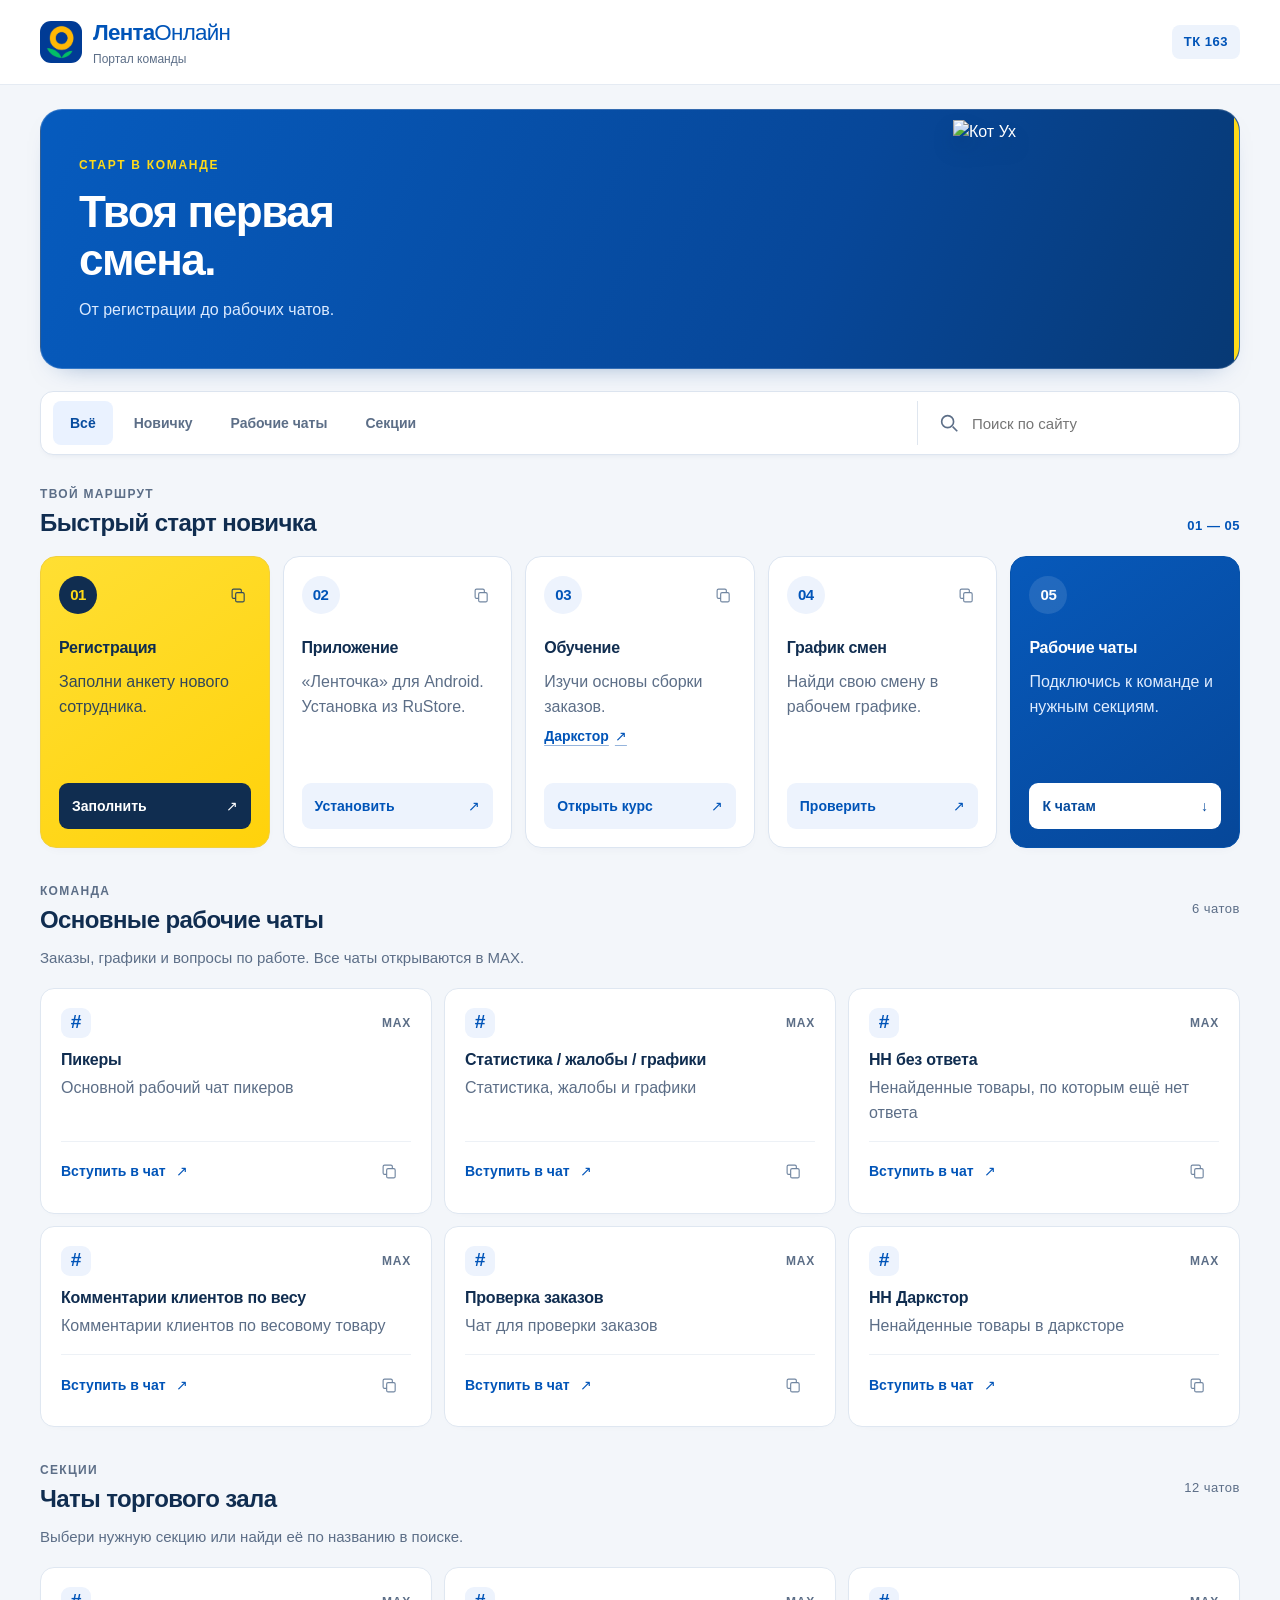
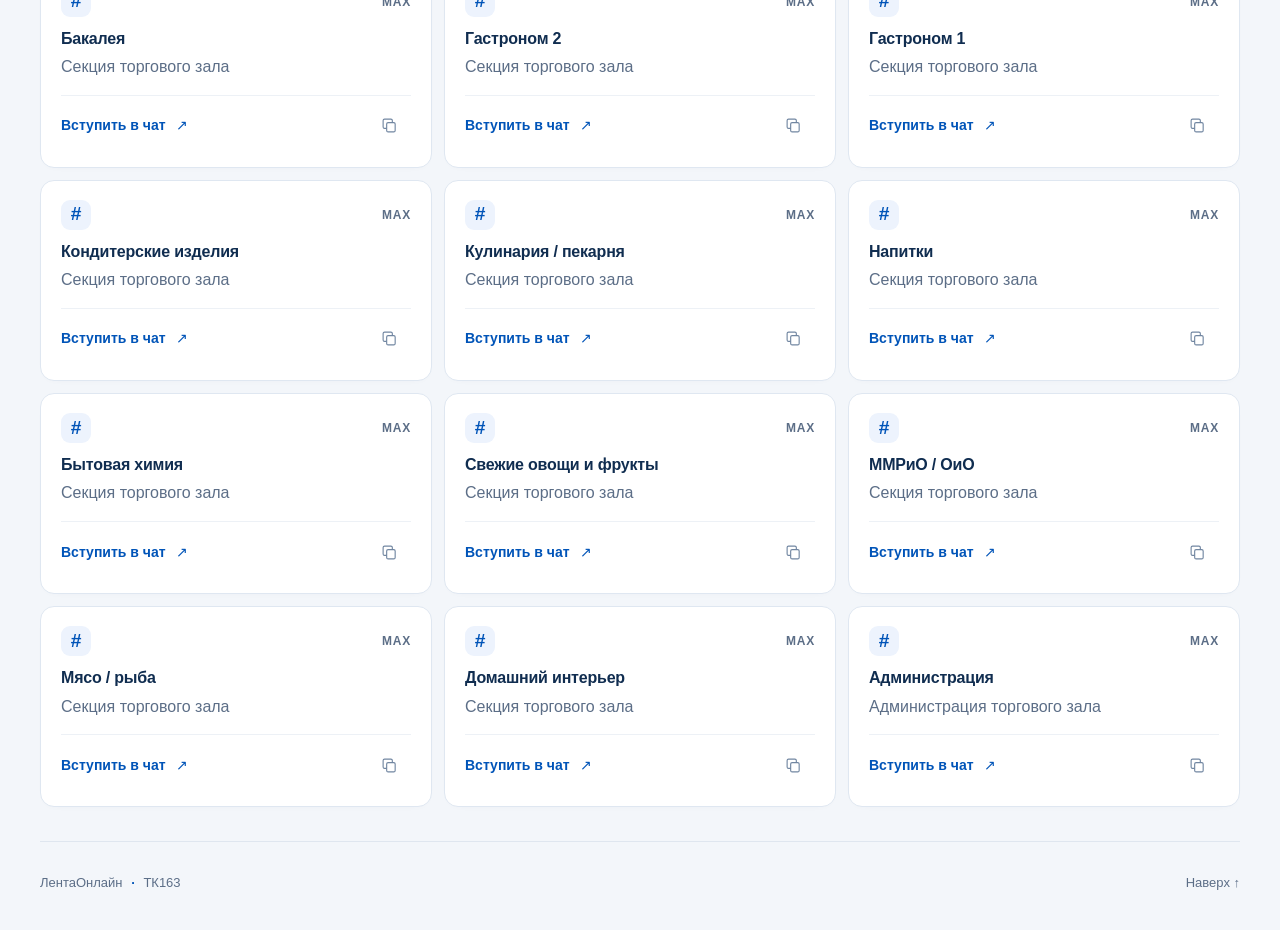
==== commit 3b68eb98: "Add files via upload" ====
--- a/index.html
+++ b/index.html
@@ -1,1349 +1,12 @@
-<!doctype html>
-<html lang="ru">
-<head>
-<meta charset="utf-8">
-<meta name="viewport" content="width=device-width, initial-scale=1, viewport-fit=cover">
-<title>ЛентаОнлайн ТК163 — навигатор ссылок</title>
-<style>
-:root {
-  --blue:#004F9E;
-  --blue-2:#003E80;
-  --blue-3:#0A66C2;
-  --yellow:#FFD200;
-  --yellow-2:#FFE36B;
-  --green:#14B86A;
-  --orange:#FF9F1C;
-  --red:#E94B4B;
-  --violet:#805AD5;
-  --cyan:#00A6D6;
-  --bg:#F4F8FD;
-  --card:#FFFFFF;
-  --text:#152033;
-  --muted:#64748B;
-  --line:#DCE5F1;
-  --shadow:0 10px 28px rgba(0, 76, 157, .11);
-  --radius:20px;
-  --controls-h:150px;
-  --page-max:1240px;
-}
-*{box-sizing:border-box}
-html{scroll-behavior:auto;-webkit-text-size-adjust:100%}
-body{
-  margin:0;
-  font-family:-apple-system,BlinkMacSystemFont,"Segoe UI",Roboto,Arial,sans-serif;
-  line-height:1.45;
-  color:var(--text);
-  background:
-    radial-gradient(circle at 20% 0%, rgba(0,79,158,.08), transparent 34%),
-    var(--bg);
-  overflow-x:hidden;
-}
-a{color:inherit}
-button,input{font:inherit}
-button{cursor:pointer}
-img{max-width:100%}
-
-.hero{
-  position:relative;
-  overflow:hidden;
-  padding:22px 20px 30px;
-  color:#fff;
-  background:
-    radial-gradient(circle at 86% 20%, rgba(255,210,0,.55) 0 96px, transparent 98px),
-    linear-gradient(135deg, var(--blue-3) 0%, var(--blue) 48%, var(--blue-2) 100%);
-}
-.hero::before{
-  content:"";
-  position:absolute;
-  right:-70px;
-  bottom:-88px;
-  width:230px;
-  height:230px;
-  border-radius:50%;
-  background:rgba(255,255,255,.07);
-}
-.shell{
-  max-width:var(--page-max);
-  margin:0 auto;
-  position:relative;
-  z-index:1;
-}
-.topbar{
-  display:flex;
-  align-items:center;
-  justify-content:flex-start;
-  gap:12px;
-  margin-bottom:18px;
-}
-.brand{
-  display:flex;
-  align-items:center;
-  gap:11px;
-  min-width:0;
-  text-decoration:none;
-}
-.brand-mark{
-  width:48px;
-  height:48px;
-  flex:0 0 48px;
-  border-radius:15px;
-  overflow:hidden;
-  background:#064C98;
-  box-shadow:0 8px 18px rgba(0,0,0,.12);
-}
-.brand-mark img{display:block;width:100%;height:100%;object-fit:cover}
-.brand strong{
-  display:block;
-  font-size:19px;
-  line-height:1.05;
-  letter-spacing:0;
-}
-.brand small{
-  display:block;
-  margin-top:4px;
-  color:rgba(255,255,255,.78);
-  font-size:12px;
-  line-height:1.2;
-}
-.hero-title{
-  margin:0 0 14px;
-  max-width:840px;
-  font-size:58px;
-  line-height:1.02;
-  letter-spacing:0;
-}
-.stats{
-  display:grid;
-  grid-template-columns:repeat(3, minmax(0,1fr));
-  gap:10px;
-  max-width:620px;
-}
-.stat{
-  min-height:70px;
-  padding:12px;
-  border-radius:16px;
-  border:1px solid rgba(255,255,255,.22);
-  background:rgba(255,255,255,.11);
-  backdrop-filter:blur(8px);
-}
-.stat b{
-  display:block;
-  color:var(--yellow);
-  font-size:27px;
-  line-height:1;
-  letter-spacing:0;
-}
-.stat span{
-  display:block;
-  margin-top:6px;
-  color:rgba(255,255,255,.82);
-  font-size:13px;
-}
-
-main{
-  max-width:var(--page-max);
-  margin:-14px auto 0;
-  padding:0 20px 52px;
-  position:relative;
-  z-index:2;
-}
-.controls{
-  position:sticky;
-  top:0;
-  z-index:20;
-  display:grid;
-  gap:12px;
-  padding:16px;
-  border:1px solid var(--line);
-  border-radius:22px;
-  background:rgba(255,255,255,.98);
-  backdrop-filter:blur(14px);
-  box-shadow:var(--shadow);
-}
-.search-head{
-  display:flex;
-  align-items:center;
-  justify-content:space-between;
-  gap:12px;
-  margin-bottom:4px;
-  padding:0 2px;
-}
-.search-label,.result-count{
-  font-size:13px;
-  font-weight:900;
-  line-height:1.2;
-}
-.search-label{color:var(--muted)}
-.result-count{color:var(--blue)}
-.search-row{
-  display:grid;
-  grid-template-columns:minmax(0,1fr) 120px;
-  gap:10px;
-}
-.search{
-  width:100%;
-  min-height:48px;
-  border:2px solid var(--line);
-  border-radius:16px;
-  padding:0 14px;
-  outline:none;
-  background:#fff;
-  color:var(--text);
-  font-size:16px;
-}
-.search::placeholder{color:#A7B0BD}
-.search:focus{
-  border-color:var(--blue);
-  box-shadow:0 0 0 4px rgba(0,79,158,.10);
-}
-.clear-btn{
-  min-height:48px;
-  border:1px solid var(--line);
-  border-radius:16px;
-  background:#fff;
-  color:var(--blue);
-  font-weight:900;
-}
-.chips{
-  display:flex;
-  flex-wrap:wrap;
-  gap:8px;
-  align-items:center;
-}
-.chip{
-  display:inline-flex;
-  align-items:center;
-  justify-content:center;
-  min-height:42px;
-  padding:0 14px;
-  border:1px solid var(--line);
-  background:#fff;
-  color:#152033;
-  border-radius:999px;
-  font-weight:900;
-  letter-spacing:0;
-  white-space:nowrap;
-}
-.chip.active{
-  background:var(--blue);
-  border-color:var(--blue);
-  color:#fff;
-}
-
-.quick{
-  margin-top:14px;
-  padding:16px;
-  border-radius:22px;
-  background:linear-gradient(135deg, var(--yellow) 0%, var(--yellow-2) 100%);
-  box-shadow:var(--shadow);
-}
-.quick.hidden{display:none}
-.quick h2{
-  margin:0 0 10px;
-  font-size:36px;
-  line-height:1;
-  letter-spacing:0;
-}
-.quick-note{
-  margin:0 0 12px;
-  padding:11px 13px;
-  border-radius:16px;
-  background:rgba(255,255,255,.84);
-  color:#334155;
-  font-size:14px;
-  line-height:1.35;
-  font-weight:800;
-}
-.quick-grid{
-  display:grid;
-  grid-template-columns:repeat(5,minmax(0,1fr));
-  gap:10px;
-}
-.quick-card{
-  display:grid;
-  grid-template-columns:38px minmax(0,1fr);
-  align-items:center;
-  column-gap:14px;
-  min-height:82px;
-  padding:12px 14px;
-  border:1px solid rgba(255,255,255,.75);
-  border-radius:18px;
-  background:rgba(255,255,255,.92);
-  text-decoration:none;
-}
-.quick-card span{
-  width:34px;
-  height:34px;
-  display:grid;
-  place-items:center;
-  margin:0;
-  border-radius:11px;
-  background:var(--blue);
-  color:#fff;
-  font-weight:900;
-}
-.quick-copy{
-  min-width:0;
-}
-.quick-copy b{
-  display:block;
-  margin:0 0 3px;
-  font-size:17px;
-  line-height:1.15;
-  letter-spacing:0;
-  overflow-wrap:break-word;
-  word-break:break-word;
-}
-.quick-copy small{
-  display:block;
-  color:var(--muted);
-  font-size:13px;
-  line-height:1.3;
-  overflow-wrap:break-word;
-  word-break:break-word;
-}
-
-.section{margin-top:22px}
-.section[hidden]{display:none}
-.section-head{
-  display:flex;
-  align-items:flex-end;
-  justify-content:space-between;
-  gap:12px;
-  margin-bottom:11px;
-}
-.count{
-  display:block;
-  margin-bottom:3px;
-  color:var(--blue);
-  font-size:11px;
-  font-weight:900;
-  text-transform:uppercase;
-  letter-spacing:0;
-}
-.section h2{
-  margin:0;
-  font-size:36px;
-  line-height:1;
-  letter-spacing:0;
-}
-.grid{
-  display:grid;
-  grid-template-columns:repeat(4,minmax(0,1fr));
-  gap:14px;
-}
-.card{
-  position:relative;
-  overflow:hidden;
-  min-height:206px;
-  display:flex;
-  flex-direction:column;
-  padding:18px 15px 15px;
-  border:1px solid var(--line);
-  border-radius:20px;
-  background:var(--card);
-  box-shadow:0 6px 18px rgba(16,24,40,.045);
-  scroll-margin-top:calc(var(--controls-h) + 10px);
-}
-.card::before{
-  content:"";
-  position:absolute;
-  left:0;
-  right:0;
-  top:0;
-  height:5px;
-  background:var(--accent, var(--blue));
-}
-.accent-picker{--accent:var(--yellow)}
-.accent-main-section{--accent:var(--blue)}
-.accent-shop-section{--accent:var(--green)}
-.accent-default{--accent:var(--blue)}
-
-.card[hidden]{display:none}
-.card-top{
-  display:flex;
-  align-items:center;
-  justify-content:space-between;
-  gap:10px;
-  margin-bottom:10px;
-}
-.card-icon{
-  width:40px;
-  height:40px;
-  display:grid;
-  place-items:center;
-  border-radius:13px;
-  background:#EEF5FF;
-  font-size:20px;
-}
-.tag{
-  padding:6px 9px;
-  border-radius:999px;
-  border:1px solid #D6E8FA;
-  background:#EEF5FF;
-  color:#17406e;
-  font-size:11px;
-  font-weight:900;
-  text-transform:uppercase;
-  letter-spacing:0;
-  white-space:nowrap;
-}
-.accent-picker .card-icon,.accent-picker .tag{background:#FFF7CF;border-color:#F2DA73}
-.accent-main-section .card-icon,.accent-main-section .tag{background:#EAF3FF;border-color:#CFE3FA}
-.accent-shop-section .card-icon,.accent-shop-section .tag{background:#EAFBF2;border-color:#BFEED8}
-.card h3{
-  margin:0 0 7px;
-  font-size:20px;
-  line-height:1.12;
-  letter-spacing:0;
-  overflow-wrap:break-word;
-  word-break:break-word;
-}
-.card p{
-  margin:0 0 14px;
-  color:var(--muted);
-  line-height:1.38;
-  font-size:14px;
-  overflow-wrap:break-word;
-  word-break:break-word;
-}
-.actions{
-  display:grid;
-  grid-template-columns:1fr auto;
-  gap:8px;
-  margin-top:auto;
-}
-.primary,.secondary{
-  min-height:42px;
-  display:inline-flex;
-  align-items:center;
-  justify-content:center;
-  border-radius:13px;
-  padding:9px 12px;
-  font-weight:900;
-  text-decoration:none;
-  text-align:center;
-  min-width:0;
-  overflow-wrap:break-word;
-  word-break:break-word;
-}
-.primary{
-  border:1px solid var(--blue);
-  background:var(--blue);
-  color:#fff;
-}
-.secondary{
-  border:1px solid var(--line);
-  background:#fff;
-  color:var(--blue);
-}
-
-.to-top{
-  position:fixed;
-  right:16px;
-  bottom:calc(16px + env(safe-area-inset-bottom));
-  z-index:45;
-  width:52px;
-  height:52px;
-  border:0;
-  border-radius:18px;
-  background:var(--blue);
-  color:#fff;
-  font-size:24px;
-  font-weight:900;
-  box-shadow:0 14px 32px rgba(0,79,158,.28);
-  opacity:0;
-  transform:translateY(16px);
-  pointer-events:none;
-  transition:opacity .18s ease, transform .18s ease;
-}
-.to-top.show{
-  opacity:1;
-  transform:translateY(0);
-  pointer-events:auto;
-}
-
-.empty{
-  margin:22px 0 0;
-  padding:18px;
-  border:1px dashed var(--line);
-  border-radius:18px;
-  background:#fff;
-  color:var(--muted);
-  text-align:center;
-}
-.toast{
-  position:fixed;
-  left:50%;
-  bottom:18px;
-  transform:translate(-50%,20px);
-  opacity:0;
-  pointer-events:none;
-  z-index:50;
-  padding:12px 16px;
-  border-radius:999px;
-  background:#172033;
-  color:#fff;
-  transition:.18s ease;
-}
-.toast.show{transform:translate(-50%,0);opacity:1}
-
-@supports (-webkit-touch-callout:none){
-  body{
-    background:#F4F8FD;
-  }
-  .hero{
-    background:#005AA8;
-  }
-  .hero::before{
-    display:none;
-  }
-  .stat,
-  .controls{
-    -webkit-backdrop-filter:none;
-    backdrop-filter:none;
-  }
-  .controls{
-    position:relative;
-    top:auto;
-  }
-}
-
-@media (min-width:901px){
-  .hero{
-    padding:18px 24px 68px;
-  }
-  .hero::before{
-    right:-42px;
-    top:-92px;
-    bottom:auto;
-    width:290px;
-    height:290px;
-    background:rgba(255,210,0,.20);
-  }
-  .topbar{
-    margin-bottom:24px;
-  }
-  .brand-mark{
-    width:44px;
-    height:44px;
-    flex-basis:44px;
-    border-radius:13px;
-  }
-  .brand strong{
-    font-size:18px;
-  }
-  .hero-title{
-    max-width:760px;
-    margin-bottom:18px;
-    font-size:46px;
-    line-height:1.08;
-  }
-  .stats{
-    max-width:650px;
-    gap:12px;
-  }
-  .stat{
-    min-height:64px;
-    padding:13px 16px;
-    border-radius:14px;
-  }
-  main{
-    margin-top:-42px;
-    padding-bottom:64px;
-  }
-  .controls{
-    grid-template-columns:minmax(480px,1fr) auto;
-    align-items:end;
-    gap:18px;
-    padding:16px;
-    border-radius:18px;
-    box-shadow:0 16px 36px rgba(0, 57, 120, .12);
-  }
-  .search-head{
-    margin-bottom:6px;
-  }
-  .search-row{
-    grid-template-columns:minmax(0,1fr) 118px;
-  }
-  .search,.clear-btn{
-    min-height:44px;
-    border-radius:13px;
-  }
-  .chips{
-    justify-content:flex-end;
-    flex-wrap:nowrap;
-    gap:8px;
-    padding-bottom:1px;
-  }
-  .chip{
-    min-height:38px;
-    padding:0 14px;
-    font-size:14px;
-  }
-  .quick{
-    margin-top:18px;
-    padding:20px;
-    border:0;
-    border-radius:18px;
-    background:linear-gradient(135deg, var(--yellow) 0%, var(--yellow-2) 100%);
-    box-shadow:0 14px 34px rgba(16,24,40,.08);
-  }
-  .quick h2{
-    margin:0 0 10px;
-    font-size:32px;
-    line-height:1.05;
-  }
-  .quick-note{
-    margin:0 0 12px;
-    padding:11px 14px;
-    border:0;
-    border-radius:14px;
-    background:rgba(255,255,255,.84);
-    font-size:14px;
-  }
-  .quick-grid{
-    grid-template-columns:repeat(5,minmax(0,1fr));
-    gap:10px;
-  }
-  .quick-card{
-    min-height:78px;
-    padding:12px 14px;
-    border-color:rgba(255,255,255,.75);
-    border-radius:16px;
-    background:rgba(255,255,255,.92);
-    column-gap:12px;
-  }
-  .quick-card span{
-    width:34px;
-    height:34px;
-    border-radius:11px;
-  }
-  .quick-copy b{
-    font-size:16px;
-  }
-  .quick-copy small{
-    font-size:13px;
-  }
-  .section{
-    margin-top:30px;
-  }
-  .section-head{
-    margin-bottom:14px;
-  }
-  .section h2{
-    font-size:32px;
-  }
-  .count{
-    font-size:12px;
-  }
-  .grid{
-    gap:16px;
-  }
-  #pikeru .grid{
-    grid-template-columns:repeat(5,minmax(0,1fr));
-  }
-  #pikeru .card{
-    min-height:176px;
-    padding:15px 12px 12px;
-  }
-  #pikeru .card h3{
-    font-size:17px;
-  }
-  #pikeru .actions{
-    gap:6px;
-  }
-  #pikeru .primary,
-  #pikeru .secondary{
-    padding:8px 9px;
-    font-size:12px;
-  }
-  .card{
-    min-height:184px;
-    padding:16px 14px 14px;
-    border-radius:16px;
-    box-shadow:0 8px 22px rgba(16,24,40,.055);
-  }
-  .card::before{
-    height:4px;
-  }
-  .card-icon{
-    width:36px;
-    height:36px;
-    border-radius:11px;
-    font-size:18px;
-  }
-  .tag{
-    padding:5px 8px;
-    font-size:10px;
-  }
-  .card h3{
-    font-size:18px;
-    line-height:1.18;
-  }
-  .card p{
-    font-size:13px;
-  }
-  .primary,.secondary{
-    min-height:38px;
-    border-radius:11px;
-    padding:8px 11px;
-    font-size:13px;
-  }
-}
-
-@media (max-width:1180px){
-  .controls{
-    grid-template-columns:1fr;
-  }
-  .chips{
-    justify-content:flex-start;
-    flex-wrap:wrap;
-  }
-  .quick{
-    grid-template-columns:1fr;
-  }
-  .quick-grid{
-    grid-column:auto;
-    grid-row:auto;
-    align-self:auto;
-  }
-  .quick-grid{grid-template-columns:repeat(3,minmax(0,1fr))}
-  .grid{grid-template-columns:repeat(3,minmax(0,1fr))}
-}
-
-@media (max-width:900px){
-  .hero{padding:18px 16px 26px}
-  .hero-title{font-size:44px}
-  .quick-grid{grid-template-columns:repeat(2,minmax(0,1fr))}
-  .grid{grid-template-columns:repeat(2,minmax(0,1fr))}
-  main{padding-left:14px;padding-right:14px}
-}
-
-@media (max-width:640px){
-  .grid{grid-template-columns:1fr}
-}
-
-@media (max-width:560px){
-  .hero{padding:15px 12px 20px}
-  .topbar{align-items:flex-start;margin-bottom:15px}
-  .brand-mark{width:46px;height:46px;flex-basis:46px}
-  .brand strong{font-size:18px}
-  .brand small{font-size:11px;max-width:150px}
-  .hero-title{font-size:35px;line-height:1.04;margin-bottom:12px}
-  .stats{gap:7px}
-  .stat{min-height:60px;padding:9px;border-radius:15px}
-  .stat b{font-size:22px}
-  .stat span{font-size:11px;margin-top:4px}
-  main{padding:0 10px 36px;margin-top:-9px}
-  .controls{padding:14px;border-radius:20px;gap:12px}
-  .search-row{grid-template-columns:1fr 88px;gap:9px}
-  .search,.clear-btn{min-height:48px;border-radius:15px}
-  .search{font-size:15px;padding:0 12px}
-  .clear-btn{font-size:14px;padding:0 8px}
-  .chips{
-    display:grid;
-    grid-template-columns:repeat(2,minmax(0,1fr));
-    gap:9px;
-  }
-  .chip{
-    width:100%;
-    min-height:42px;
-    justify-content:center;
-    padding:0 8px;
-    font-size:15px;
-  }
-  .quick-grid{grid-template-columns:1fr}
-  .quick{padding:14px;border-radius:20px}
-  .quick h2{font-size:30px;margin-bottom:9px}
-  .quick-note{font-size:13px;margin-bottom:12px}
-  .card{min-height:auto;padding:17px 14px 14px}
-  .actions{grid-template-columns:1fr}
-  .primary,.secondary{width:100%}
-  .to-top{right:12px;width:50px;height:50px;border-radius:17px}
-}
-
-@media (max-width:370px){
-  .hero-title{font-size:32px}
-  .stats{grid-template-columns:1fr 1fr 1fr}
-  .search-row{grid-template-columns:1fr}
-  .clear-btn{min-height:42px}
-  .chip{font-size:14px;padding:0 6px}
-}
-</style>
-</head>
-<body>
-<header class="hero">
-  <div class="shell">
-    <nav class="topbar">
-      <a class="brand" href="#top">
-        <span class="brand-mark"><img src="[data-uri]" alt="Логотип Лента"></span>
-        <span><strong>ЛентаОнлайн</strong><small>ТК163 · обучение и регистрация</small></span>
-      </a>
-    </nav>
-
-    <section id="top">
-      <h1 class="hero-title">Единый навигатор для сотрудников</h1>
-      <div class="stats">
-        <div class="stat"><b>23</b><span>ссылки</span></div>
-        <div class="stat"><b>3</b><span>раздела</span></div>
-        <div class="stat"><b>ТК163</b><span>точка</span></div>
-      </div>
-    </section>
-  </div>
-</header>
-
-<main>
-  <section class="controls" id="controls">
-    <label>
-      <div class="search-head">
-        <span class="search-label">Поиск</span>
-        <span class="result-count" id="resultCount">Найдено: 23</span>
-      </div>
-      <div class="search-row">
-        <input class="search" id="searchInput" type="search" placeholder="Бакалея, регистрация, НН...">
-        <button class="clear-btn" id="clearBtn" type="button">Сброс</button>
-      </div>
-    </label>
-    <div class="chips">
-      <button class="chip active" type="button" data-filter="all">Все</button>
-      <button class="chip" type="button" data-filter="Пикеру">Пикеру</button>
-      <button class="chip" type="button" data-filter="Основные рабочие чаты">Основные чаты</button>
-      <button class="chip" type="button" data-filter="Чаты торгового зала">Торговый зал</button>
-    </div>
-  </section>
-
-  <section class="quick" id="quickStart">
-    <h2>Быстрый старт новичка</h2>
-    <p class="quick-note">Сначала регистрация, потом установка приложения, обучение, график и рабочие чаты.</p>
-    <div class="quick-grid">
-      <a class="quick-card" href="https://lenta.utkonos.ru/register/lentanew" target="_blank" rel="noopener"><span>1</span><div class="quick-copy"><b>Регистрация</b><small>Открыть форму</small></div></a>
-
-      <a class="quick-card" href="https://disk.yandex.ru/d/3lnzRD4L9qGRfA" target="_blank" rel="noopener"><span>2</span><div class="quick-copy"><b>Приложение</b><small>Установить рабочее приложение</small></div></a>
-      <a class="quick-card" href="https://digitalskills.tilda.ws/education" target="_blank" rel="noopener"><span>3</span><div class="quick-copy"><b>Обучение</b><small>Основной материал</small></div></a>
-      <a class="quick-card" href="https://docs.google.com/spreadsheets/d/1V7LFj1Jm2sXHnquIGaelhBfl_Zy378eNsyZnAJWhhrY/edit?gid=0#gid=0" target="_blank" rel="noopener"><span>4</span><div class="quick-copy"><b>График</b><small>Проверить смену</small></div></a>
-      <a class="quick-card" href="https://max.ru/join/M6VAFBeWD72W9by_fuR30g9GMiZ9qNj4zXvg4_68Vx8" target="_blank" rel="noopener"><span>5</span><div class="quick-copy"><b>Чат пикеров</b><small>Вступить в чат</small></div></a>
-    </div>
-  </section>
-
-  <div id="linksArea">
-    
-    <section class="section" id="pikeru" data-section-wrap="Пикеру">
-      <div class="section-head">
-        <div>
-          <span class="count">5 ссылок</span>
-          <h2>Пикеру</h2>
-        </div>
-      </div>
-      <div class="grid">
-        
-    <article class="card accent-picker" data-card data-section="Пикеру" data-search="Пикеру Обучение Основное обучение для пикеров Обучение https://digitalskills.tilda.ws/education " data-title="Обучение">
-      <div class="card-top">
-        <span class="card-icon">🎓</span>
-        <span class="tag">Обучение</span>
-      </div>
-      <h3>Обучение</h3>
-      <p>Основное обучение для пикеров</p>
-      <div class="actions">
-        <a class="primary" href="https://digitalskills.tilda.ws/education" target="_blank" rel="noopener">Открыть</a>
-        <button class="secondary" type="button" data-copy="https://digitalskills.tilda.ws/education">Скопировать</button>
-      </div>
-    </article>
-    <article class="card accent-picker" data-card data-section="Пикеру" data-search="Пикеру Обучение Даркстор Обучение для работы с даркстором Обучение https://digitalskills.tilda.ws/minidark " data-title="Обучение Даркстор">
-      <div class="card-top">
-        <span class="card-icon">🏬</span>
-        <span class="tag">Обучение</span>
-      </div>
-      <h3>Обучение Даркстор</h3>
-      <p>Обучение для работы с даркстором</p>
-      <div class="actions">
-        <a class="primary" href="https://digitalskills.tilda.ws/minidark" target="_blank" rel="noopener">Открыть</a>
-        <button class="secondary" type="button" data-copy="https://digitalskills.tilda.ws/minidark">Скопировать</button>
-      </div>
-    </article>
-    <article class="card accent-picker" data-card data-section="Пикеру" data-search="Пикеру Ссылка для регистрации Регистрация нового сотрудника Регистрация https://lenta.utkonos.ru/register/lentanew зарегистрироваться новичок анкета" data-title="Ссылка для регистрации">
-      <div class="card-top">
-        <span class="card-icon">📝</span>
-        <span class="tag">Регистрация</span>
-      </div>
-      <h3>Ссылка для регистрации</h3>
-      <p>Регистрация нового сотрудника</p>
-      <div class="actions">
-        <a class="primary" href="https://lenta.utkonos.ru/register/lentanew" target="_blank" rel="noopener">Открыть</a>
-        <button class="secondary" type="button" data-copy="https://lenta.utkonos.ru/register/lentanew">Скопировать</button>
-      </div>
-    </article>
-
-    <article class="card accent-picker" data-card data-section="Пикеру" data-search="Пикеру Установка рабочего приложения Скачать и установить рабочее приложение Приложение https://disk.yandex.ru/d/3lnzRD4L9qGRfA приложение установка скачать рабочее приложение яндекс диск apk" data-title="Установка рабочего приложения">
-      <div class="card-top">
-        <span class="card-icon">📲</span>
-        <span class="tag">Приложение</span>
-      </div>
-      <h3>Установка рабочего приложения</h3>
-      <p>Скачать и установить рабочее приложение</p>
-      <div class="actions">
-        <a class="primary" href="https://disk.yandex.ru/d/3lnzRD4L9qGRfA" target="_blank" rel="noopener">Открыть</a>
-        <button class="secondary" type="button" data-copy="https://disk.yandex.ru/d/3lnzRD4L9qGRfA">Скопировать</button>
-      </div>
-    </article>
-    <article class="card accent-picker" data-card data-section="Пикеру" data-search="Пикеру График Рабочий график в Google-таблице График https://docs.google.com/spreadsheets/d/1V7LFj1Jm2sXHnquIGaelhBfl_Zy378eNsyZnAJWhhrY/edit?gid=0#gid=0 смена расписание" data-title="График">
-      <div class="card-top">
-        <span class="card-icon">📅</span>
-        <span class="tag">График</span>
-      </div>
-      <h3>График</h3>
-      <p>Рабочий график в Google-таблице</p>
-      <div class="actions">
-        <a class="primary" href="https://docs.google.com/spreadsheets/d/1V7LFj1Jm2sXHnquIGaelhBfl_Zy378eNsyZnAJWhhrY/edit?gid=0#gid=0" target="_blank" rel="noopener">Открыть</a>
-        <button class="secondary" type="button" data-copy="https://docs.google.com/spreadsheets/d/1V7LFj1Jm2sXHnquIGaelhBfl_Zy378eNsyZnAJWhhrY/edit?gid=0#gid=0">Скопировать</button>
-      </div>
-    </article>
-      </div>
-    </section>
-    <section class="section" id="osnovnye-rabochie-chaty" data-section-wrap="Основные рабочие чаты">
-      <div class="section-head">
-        <div>
-          <span class="count">6 ссылок</span>
-          <h2>Основные рабочие чаты</h2>
-        </div>
-      </div>
-      <div class="grid">
-        
-    <article class="card accent-main-section" data-card data-section="Основные рабочие чаты" data-search="Основные рабочие чаты Пикеры Основной рабочий чат пикеров MAX https://max.ru/join/M6VAFBeWD72W9by_fuR30g9GMiZ9qNj4zXvg4_68Vx8 сборщики пикер" data-title="Пикеры">
-      <div class="card-top">
-        <span class="card-icon">💬</span>
-        <span class="tag">MAX</span>
-      </div>
-      <h3>Пикеры</h3>
-      <p>Основной рабочий чат пикеров</p>
-      <div class="actions">
-        <a class="primary" href="https://max.ru/join/M6VAFBeWD72W9by_fuR30g9GMiZ9qNj4zXvg4_68Vx8" target="_blank" rel="noopener">Открыть</a>
-        <button class="secondary" type="button" data-copy="https://max.ru/join/M6VAFBeWD72W9by_fuR30g9GMiZ9qNj4zXvg4_68Vx8">Скопировать</button>
-      </div>
-    </article>
-    <article class="card accent-main-section" data-card data-section="Основные рабочие чаты" data-search="Основные рабочие чаты Статистика/жалобы/графики Статистика, жалобы и графики MAX https://max.ru/join/0RHRVMDpBbEBZvYg_kRkPEi8xUzR6BLnKAoxiIukI1w смена расписание" data-title="Статистика/жалобы/графики">
-      <div class="card-top">
-        <span class="card-icon">📊</span>
-        <span class="tag">MAX</span>
-      </div>
-      <h3>Статистика/жалобы/графики</h3>
-      <p>Статистика, жалобы и графики</p>
-      <div class="actions">
-        <a class="primary" href="https://max.ru/join/0RHRVMDpBbEBZvYg_kRkPEi8xUzR6BLnKAoxiIukI1w" target="_blank" rel="noopener">Открыть</a>
-        <button class="secondary" type="button" data-copy="https://max.ru/join/0RHRVMDpBbEBZvYg_kRkPEi8xUzR6BLnKAoxiIukI1w">Скопировать</button>
-      </div>
-    </article>
-    <article class="card accent-main-section" data-card data-section="Основные рабочие чаты" data-search="Основные рабочие чаты НН без ответа Контроль ненайденных позиций без ответа MAX https://max.ru/join/sB23Li7awDIr3vbrEiMB73EFTfl1o2ayep_LnnBc7ik ненайдено ненайденные нет ответа без ответа" data-title="НН без ответа">
-      <div class="card-top">
-        <span class="card-icon">⚠️</span>
-        <span class="tag">MAX</span>
-      </div>
-      <h3>НН без ответа</h3>
-      <p>Контроль ненайденных позиций без ответа</p>
-      <div class="actions">
-        <a class="primary" href="https://max.ru/join/sB23Li7awDIr3vbrEiMB73EFTfl1o2ayep_LnnBc7ik" target="_blank" rel="noopener">Открыть</a>
-        <button class="secondary" type="button" data-copy="https://max.ru/join/sB23Li7awDIr3vbrEiMB73EFTfl1o2ayep_LnnBc7ik">Скопировать</button>
-      </div>
-    </article>
-    <article class="card accent-main-section" data-card data-section="Основные рабочие чаты" data-search="Основные рабочие чаты Комментарии клиентов по весу Комментарии клиентов по весовому товару MAX https://max.ru/join/o_G6_ZSh0k-qPEjsdDY4RtMceRQ_qS480EckNZvw9jw " data-title="Комментарии клиентов по весу">
-      <div class="card-top">
-        <span class="card-icon">⚖️</span>
-        <span class="tag">MAX</span>
-      </div>
-      <h3>Комментарии клиентов по весу</h3>
-      <p>Комментарии клиентов по весовому товару</p>
-      <div class="actions">
-        <a class="primary" href="https://max.ru/join/o_G6_ZSh0k-qPEjsdDY4RtMceRQ_qS480EckNZvw9jw" target="_blank" rel="noopener">Открыть</a>
-        <button class="secondary" type="button" data-copy="https://max.ru/join/o_G6_ZSh0k-qPEjsdDY4RtMceRQ_qS480EckNZvw9jw">Скопировать</button>
-      </div>
-    </article>
-    <article class="card accent-main-section" data-card data-section="Основные рабочие чаты" data-search="Основные рабочие чаты Проверка заказов Чат для проверки заказов MAX https://max.ru/join/y8834mRW5fCTB-DUSGVjdJgXJ1VIyUc4r3v_bqFHcpk " data-title="Проверка заказов">
-      <div class="card-top">
-        <span class="card-icon">✅</span>
-        <span class="tag">MAX</span>
-      </div>
-      <h3>Проверка заказов</h3>
-      <p>Чат для проверки заказов</p>
-      <div class="actions">
-        <a class="primary" href="https://max.ru/join/y8834mRW5fCTB-DUSGVjdJgXJ1VIyUc4r3v_bqFHcpk" target="_blank" rel="noopener">Открыть</a>
-        <button class="secondary" type="button" data-copy="https://max.ru/join/y8834mRW5fCTB-DUSGVjdJgXJ1VIyUc4r3v_bqFHcpk">Скопировать</button>
-      </div>
-    </article>
-    <article class="card accent-main-section" data-card data-section="Основные рабочие чаты" data-search="Основные рабочие чаты НН Даркстор Ненайденные позиции по даркстору MAX https://max.ru/join/REUcZ_1Dgi1AOT2wkqmV3vuy4rVkImiK3CwoKuXv7wA ненайдено ненайденные нет ответа без ответа" data-title="НН Даркстор">
-      <div class="card-top">
-        <span class="card-icon">🏬</span>
-        <span class="tag">MAX</span>
-      </div>
-      <h3>НН Даркстор</h3>
-      <p>Ненайденные позиции по даркстору</p>
-      <div class="actions">
-        <a class="primary" href="https://max.ru/join/REUcZ_1Dgi1AOT2wkqmV3vuy4rVkImiK3CwoKuXv7wA" target="_blank" rel="noopener">Открыть</a>
-        <button class="secondary" type="button" data-copy="https://max.ru/join/REUcZ_1Dgi1AOT2wkqmV3vuy4rVkImiK3CwoKuXv7wA">Скопировать</button>
-      </div>
-    </article>
-      </div>
-    </section>
-    <section class="section" id="chaty-torgovogo-zala" data-section-wrap="Чаты торгового зала">
-      <div class="section-head">
-        <div>
-          <span class="count">12 ссылок</span>
-          <h2>Чаты торгового зала</h2>
-        </div>
-      </div>
-      <div class="grid">
-        
-    <article class="card accent-shop-section" data-card data-section="Чаты торгового зала" data-search="Чаты торгового зала Бакалея Секция торгового зала MAX https://max.ru/join/s7EepYtz2meOIy8QVKwkk59Ik0Wzpjx3dD5XSzVKOA4 " data-title="Бакалея">
-      <div class="card-top">
-        <span class="card-icon">🛒</span>
-        <span class="tag">MAX</span>
-      </div>
-      <h3>Бакалея</h3>
-      <p>Секция торгового зала</p>
-      <div class="actions">
-        <a class="primary" href="https://max.ru/join/s7EepYtz2meOIy8QVKwkk59Ik0Wzpjx3dD5XSzVKOA4" target="_blank" rel="noopener">Открыть</a>
-        <button class="secondary" type="button" data-copy="https://max.ru/join/s7EepYtz2meOIy8QVKwkk59Ik0Wzpjx3dD5XSzVKOA4">Скопировать</button>
-      </div>
-    </article>
-    <article class="card accent-shop-section" data-card data-section="Чаты торгового зала" data-search="Чаты торгового зала Гастроном 2 Секция торгового зала MAX https://max.ru/join/ENYJwYaed4QYq8XTByHNa4cOfR9Qe8c32azahhs_tvU " data-title="Гастроном 2">
-      <div class="card-top">
-        <span class="card-icon">🥪</span>
-        <span class="tag">MAX</span>
-      </div>
-      <h3>Гастроном 2</h3>
-      <p>Секция торгового зала</p>
-      <div class="actions">
-        <a class="primary" href="https://max.ru/join/ENYJwYaed4QYq8XTByHNa4cOfR9Qe8c32azahhs_tvU" target="_blank" rel="noopener">Открыть</a>
-        <button class="secondary" type="button" data-copy="https://max.ru/join/ENYJwYaed4QYq8XTByHNa4cOfR9Qe8c32azahhs_tvU">Скопировать</button>
-      </div>
-    </article>
-    <article class="card accent-shop-section" data-card data-section="Чаты торгового зала" data-search="Чаты торгового зала Гастроном 1 Секция торгового зала MAX https://max.ru/join/ke4Ic0xKWas-n67egGddfUK9PZOR2tfvBg7c1PBUC9k " data-title="Гастроном 1">
-      <div class="card-top">
-        <span class="card-icon">🥪</span>
-        <span class="tag">MAX</span>
-      </div>
-      <h3>Гастроном 1</h3>
-      <p>Секция торгового зала</p>
-      <div class="actions">
-        <a class="primary" href="https://max.ru/join/ke4Ic0xKWas-n67egGddfUK9PZOR2tfvBg7c1PBUC9k" target="_blank" rel="noopener">Открыть</a>
-        <button class="secondary" type="button" data-copy="https://max.ru/join/ke4Ic0xKWas-n67egGddfUK9PZOR2tfvBg7c1PBUC9k">Скопировать</button>
-      </div>
-    </article>
-    <article class="card accent-shop-section" data-card data-section="Чаты торгового зала" data-search="Чаты торгового зала Кондитерские изделия Секция торгового зала MAX https://max.ru/join/lWDQ1a8Av_6V4ZHKQgoMjjt0mJD6ZQ1MWpAdcbaY4w0 кондитерка сладости" data-title="Кондитерские изделия">
-      <div class="card-top">
-        <span class="card-icon">🍰</span>
-        <span class="tag">MAX</span>
-      </div>
-      <h3>Кондитерские изделия</h3>
-      <p>Секция торгового зала</p>
-      <div class="actions">
-        <a class="primary" href="https://max.ru/join/lWDQ1a8Av_6V4ZHKQgoMjjt0mJD6ZQ1MWpAdcbaY4w0" target="_blank" rel="noopener">Открыть</a>
-        <button class="secondary" type="button" data-copy="https://max.ru/join/lWDQ1a8Av_6V4ZHKQgoMjjt0mJD6ZQ1MWpAdcbaY4w0">Скопировать</button>
-      </div>
-    </article>
-    <article class="card accent-shop-section" data-card data-section="Чаты торгового зала" data-search="Чаты торгового зала Кулинария/пекарня Секция торгового зала MAX https://max.ru/join/7ShYiejB9aWeXrS6WkHruHNEaPZnt4oLUqukukROq84 " data-title="Кулинария/пекарня">
-      <div class="card-top">
-        <span class="card-icon">🥐</span>
-        <span class="tag">MAX</span>
-      </div>
-      <h3>Кулинария/пекарня</h3>
-      <p>Секция торгового зала</p>
-      <div class="actions">
-        <a class="primary" href="https://max.ru/join/7ShYiejB9aWeXrS6WkHruHNEaPZnt4oLUqukukROq84" target="_blank" rel="noopener">Открыть</a>
-        <button class="secondary" type="button" data-copy="https://max.ru/join/7ShYiejB9aWeXrS6WkHruHNEaPZnt4oLUqukukROq84">Скопировать</button>
-      </div>
-    </article>
-    <article class="card accent-shop-section" data-card data-section="Чаты торгового зала" data-search="Чаты торгового зала Напитки Секция торгового зала MAX https://max.ru/join/9Q0sy40fjvRw8UNbJGGZwpv7Nc1sv-zxeuM8al0RBPc " data-title="Напитки">
-      <div class="card-top">
-        <span class="card-icon">🥤</span>
-        <span class="tag">MAX</span>
-      </div>
-      <h3>Напитки</h3>
-      <p>Секция торгового зала</p>
-      <div class="actions">
-        <a class="primary" href="https://max.ru/join/9Q0sy40fjvRw8UNbJGGZwpv7Nc1sv-zxeuM8al0RBPc" target="_blank" rel="noopener">Открыть</a>
-        <button class="secondary" type="button" data-copy="https://max.ru/join/9Q0sy40fjvRw8UNbJGGZwpv7Nc1sv-zxeuM8al0RBPc">Скопировать</button>
-      </div>
-    </article>
-    <article class="card accent-shop-section" data-card data-section="Чаты торгового зала" data-search="Чаты торгового зала Бытовая химия Секция торгового зала MAX https://max.ru/join/U1CXgVISW93hbdSqMh9yIU1IQ65ttKxW6QLk9ouq0_U химия быт химия бх" data-title="Бытовая химия">
-      <div class="card-top">
-        <span class="card-icon">🧴</span>
-        <span class="tag">MAX</span>
-      </div>
-      <h3>Бытовая химия</h3>
-      <p>Секция торгового зала</p>
-      <div class="actions">
-        <a class="primary" href="https://max.ru/join/U1CXgVISW93hbdSqMh9yIU1IQ65ttKxW6QLk9ouq0_U" target="_blank" rel="noopener">Открыть</a>
-        <button class="secondary" type="button" data-copy="https://max.ru/join/U1CXgVISW93hbdSqMh9yIU1IQ65ttKxW6QLk9ouq0_U">Скопировать</button>
-      </div>
-    </article>
-    <article class="card accent-shop-section" data-card data-section="Чаты торгового зала" data-search="Чаты торгового зала Свежие овощи и фрукты Секция торгового зала MAX https://max.ru/join/2c2kyw6ZgdnuBmxeMkYWi2297DlSXpebagFbIHfsY2A овощи фрукты соф фреш" data-title="Свежие овощи и фрукты">
-      <div class="card-top">
-        <span class="card-icon">🍎</span>
-        <span class="tag">MAX</span>
-      </div>
-      <h3>Свежие овощи и фрукты</h3>
-      <p>Секция торгового зала</p>
-      <div class="actions">
-        <a class="primary" href="https://max.ru/join/2c2kyw6ZgdnuBmxeMkYWi2297DlSXpebagFbIHfsY2A" target="_blank" rel="noopener">Открыть</a>
-        <button class="secondary" type="button" data-copy="https://max.ru/join/2c2kyw6ZgdnuBmxeMkYWi2297DlSXpebagFbIHfsY2A">Скопировать</button>
-      </div>
-    </article>
-    <article class="card accent-shop-section" data-card data-section="Чаты торгового зала" data-search="Чаты торгового зала ММРиО/ОиО Секция торгового зала MAX https://max.ru/join/3uhvQojF3ezDCUZrTC6XJLnBu-z70W93HeeZL63dboE ммрио оио молоко молочная продукция яйцо" data-title="ММРиО/ОиО">
-      <div class="card-top">
-        <span class="card-icon">📦</span>
-        <span class="tag">MAX</span>
-      </div>
-      <h3>ММРиО/ОиО</h3>
-      <p>Секция торгового зала</p>
-      <div class="actions">
-        <a class="primary" href="https://max.ru/join/3uhvQojF3ezDCUZrTC6XJLnBu-z70W93HeeZL63dboE" target="_blank" rel="noopener">Открыть</a>
-        <button class="secondary" type="button" data-copy="https://max.ru/join/3uhvQojF3ezDCUZrTC6XJLnBu-z70W93HeeZL63dboE">Скопировать</button>
-      </div>
-    </article>
-    <article class="card accent-shop-section" data-card data-section="Чаты торгового зала" data-search="Чаты торгового зала Мясо/рыба Секция торгового зала MAX https://max.ru/join/ak8iaFik-2qpyi8ePhqSN9NlF1JRKdhXXJw6pmI0ztQ рыба мясо мр" data-title="Мясо/рыба">
-      <div class="card-top">
-        <span class="card-icon">🥩</span>
-        <span class="tag">MAX</span>
-      </div>
-      <h3>Мясо/рыба</h3>
-      <p>Секция торгового зала</p>
-      <div class="actions">
-        <a class="primary" href="https://max.ru/join/ak8iaFik-2qpyi8ePhqSN9NlF1JRKdhXXJw6pmI0ztQ" target="_blank" rel="noopener">Открыть</a>
-        <button class="secondary" type="button" data-copy="https://max.ru/join/ak8iaFik-2qpyi8ePhqSN9NlF1JRKdhXXJw6pmI0ztQ">Скопировать</button>
-      </div>
-    </article>
-    <article class="card accent-shop-section" data-card data-section="Чаты торгового зала" data-search="Чаты торгового зала Домашний интерьер Секция торгового зала MAX https://max.ru/join/ogHO9tgIUb3q23WUK41Ch-RpUR0Td-rkzXT_prI6nN0 " data-title="Домашний интерьер">
-      <div class="card-top">
-        <span class="card-icon">🏠</span>
-        <span class="tag">MAX</span>
-      </div>
-      <h3>Домашний интерьер</h3>
-      <p>Секция торгового зала</p>
-      <div class="actions">
-        <a class="primary" href="https://max.ru/join/ogHO9tgIUb3q23WUK41Ch-RpUR0Td-rkzXT_prI6nN0" target="_blank" rel="noopener">Открыть</a>
-        <button class="secondary" type="button" data-copy="https://max.ru/join/ogHO9tgIUb3q23WUK41Ch-RpUR0Td-rkzXT_prI6nN0">Скопировать</button>
-      </div>
-    </article>
-    <article class="card accent-shop-section" data-card data-section="Чаты торгового зала" data-search="Чаты торгового зала Администрация Администрация торгового зала MAX https://max.ru/join/wPx7Fp0LzzQj5dy6AgcmXlv-kTsxm3UAZLMqEAHIBw4 " data-title="Администрация">
-      <div class="card-top">
-        <span class="card-icon">⭐</span>
-        <span class="tag">MAX</span>
-      </div>
-      <h3>Администрация</h3>
-      <p>Администрация торгового зала</p>
-      <div class="actions">
-        <a class="primary" href="https://max.ru/join/wPx7Fp0LzzQj5dy6AgcmXlv-kTsxm3UAZLMqEAHIBw4" target="_blank" rel="noopener">Открыть</a>
-        <button class="secondary" type="button" data-copy="https://max.ru/join/wPx7Fp0LzzQj5dy6AgcmXlv-kTsxm3UAZLMqEAHIBw4">Скопировать</button>
-      </div>
-    </article>
-      </div>
-    </section>
-  </div>
-  <p class="empty" id="empty" hidden>Ничего не найдено. Попробуйте другой запрос или сбросьте фильтр.</p>
-</main>
-
-<button class="to-top" id="toTop" type="button" aria-label="Наверх">↑</button>
-
-<div class="toast" id="toast">Ссылка скопирована</div>
-
-<script>
-var cards = Array.prototype.slice.call(document.querySelectorAll('[data-card]'));
-var wraps = Array.prototype.slice.call(document.querySelectorAll('[data-section-wrap]'));
-var input = document.getElementById('searchInput');
-var empty = document.getElementById('empty');
-var toast = document.getElementById('toast');
-var chips = Array.prototype.slice.call(document.querySelectorAll('[data-filter]'));
-var quickStart = document.getElementById('quickStart');
-var clearBtn = document.getElementById('clearBtn');
-var controls = document.getElementById('controls');
-var resultCount = document.getElementById('resultCount');
-var toTop = document.getElementById('toTop');
-var active = 'all';
-var scrollTimer = null;
-
-function norm(v){
-  return String(v || '')
-    .toLowerCase()
-    .replace(/ё/g,'е')
-    .replace(/[^a-zа-я0-9]+/gi,' ')
-    .replace(/\s+/g,' ')
-    .replace(/^\s+|\s+$/g,'');
-}
-function compact(v){ return norm(v).replace(/\s+/g,''); }
-function hasActiveSearch(){ return norm(input.value).length > 0 || active !== 'all'; }
-function updateControlsHeight(){ document.documentElement.style.setProperty('--controls-h', controls.offsetHeight + 'px'); }
-function getData(el, name){ return (el.getAttribute('data-' + name) || ''); }
-function addClass(el, name){
-  if (!el) return;
-  if (el.classList) el.classList.add(name);
-  else if ((' ' + el.className + ' ').indexOf(' ' + name + ' ') < 0) el.className += ' ' + name;
-}
-function removeClass(el, name){
-  if (!el) return;
-  if (el.classList) el.classList.remove(name);
-  else el.className = (' ' + el.className + ' ').replace(' ' + name + ' ', ' ').replace(/^\s+|\s+$/g, '');
-}
-function setClass(el, name, enabled){ enabled ? addClass(el, name) : removeClass(el, name); }
-function setHidden(el, hidden){
-  if (!el) return;
-  el.hidden = hidden;
-  el.style.display = hidden ? 'none' : '';
-  if (hidden) el.setAttribute('hidden', '');
-  else el.removeAttribute('hidden');
-}
-function isHidden(el){ return !!(el.hidden || el.style.display === 'none' || el.getAttribute('hidden') !== null); }
-function updateQuickVisibility(){ setClass(quickStart, 'hidden', hasActiveSearch()); }
-function scrollElementIntoView(el){
-  if (!el) return;
-  if (el.scrollIntoView) el.scrollIntoView(true);
-}
-function scrollPageTop(){
-  window.scrollTo(0, 0);
-  document.documentElement.scrollTop = 0;
-  document.body.scrollTop = 0;
-}
-
-function scrollToFirstResult(){
-  clearTimeout(scrollTimer);
-  scrollTimer = setTimeout(function(){
-    if (!hasActiveSearch()) return;
-    updateControlsHeight();
-    var firstVisible = null;
-    for (var i = 0; i < cards.length; i++) {
-      if (!isHidden(cards[i])) {
-        firstVisible = cards[i];
-        break;
-      }
-    }
-    if (firstVisible) {
-      scrollElementIntoView(firstVisible);
-    } else {
-      scrollElementIntoView(document.getElementById('linksArea'));
-    }
-  }, 30);
-}
-
-function filterCards(needScroll){
-  var q = norm(input.value);
-  var qCompact = compact(input.value);
-  var visible = 0;
-
-  for (var i = 0; i < cards.length; i++) {
-    var card = cards[i];
-    var base = getData(card, 'search');
-    var text = norm(base);
-    var textCompact = compact(base);
-    var title = norm(getData(card, 'title'));
-    var okSection = active === 'all' || getData(card, 'section') === active;
-    var okSearch = !q || text.indexOf(q) !== -1 || textCompact.indexOf(qCompact) !== -1 || title.indexOf(q) === 0;
-    var ok = okSection && okSearch;
-    setHidden(card, !ok);
-    if (ok) visible++;
-  }
-
-  for (var w = 0; w < wraps.length; w++) {
-    var section = wraps[w];
-    var sectionCards = section.querySelectorAll('[data-card]');
-    var hasVisible = false;
-    for (var c = 0; c < sectionCards.length; c++) {
-      if (!isHidden(sectionCards[c])) {
-        hasVisible = true;
-        break;
-      }
-    }
-    setHidden(section, !hasVisible);
-  }
-
-  setHidden(empty, visible !== 0);
-  resultCount.textContent = 'Найдено: ' + visible;
-  updateQuickVisibility();
-  updateControlsHeight();
-  if (needScroll) scrollToFirstResult();
-}
-
-function showToast(){
-  addClass(toast, 'show');
-  clearTimeout(showToast.t);
-  showToast.t = setTimeout(function(){ removeClass(toast, 'show'); }, 1600);
-}
-function copyFallback(text){
-  var ta = document.createElement('textarea');
-  ta.value = text;
-  ta.setAttribute('readonly', '');
-  ta.style.position = 'fixed';
-  ta.style.left = '-9999px';
-  document.body.appendChild(ta);
-  ta.select();
-  try { document.execCommand('copy'); }
-  catch(e) {}
-  document.body.removeChild(ta);
-  showToast();
-}
-function copyText(text){
-  if (navigator.clipboard && navigator.clipboard.writeText) {
-    try {
-      navigator.clipboard.writeText(text).then(showToast, function(){ copyFallback(text); });
-      return;
-    } catch(e) {
-      copyFallback(text);
-      return;
-    }
-  }
-  copyFallback(text);
-}
-
-input.addEventListener('input', function(){ filterCards(true); });
-input.addEventListener('search', function(){ filterCards(true); });
-input.addEventListener('keydown', function(e){ if (e.key === 'Enter' || e.keyCode === 13) filterCards(true); });
-
-clearBtn.addEventListener('click', function(){
-  input.value = '';
-  active = 'all';
-  for (var i = 0; i < chips.length; i++) {
-    removeClass(chips[i], 'active');
-    if (getData(chips[i], 'filter') === 'all') addClass(chips[i], 'active');
-  }
-  filterCards(false);
-  scrollPageTop();
-});
-
-for (var chipIndex = 0; chipIndex < chips.length; chipIndex++) {
-  chips[chipIndex].addEventListener('click', function(){
-    for (var i = 0; i < chips.length; i++) removeClass(chips[i], 'active');
-    addClass(this, 'active');
-    active = getData(this, 'filter');
-    filterCards(active !== 'all' || norm(input.value).length > 0);
-  });
-}
-
-document.addEventListener('click', function(e){
-  var el = e.target;
-  if (el && el.nodeType !== 1) el = el.parentNode;
-  while (el && el !== document) {
-    if (el.getAttribute && el.getAttribute('data-copy') !== null) {
-      copyText(el.getAttribute('data-copy'));
-      break;
-    }
-    el = el.parentNode;
-  }
-});
-
-toTop.addEventListener('click', function(){
-  scrollPageTop();
-});
-
-window.addEventListener('scroll', function(){
-  var top = window.pageYOffset || document.documentElement.scrollTop || document.body.scrollTop || 0;
-  setClass(toTop, 'show', top > 520);
-}, false);
-
-var helpModal = document.getElementById('helpModal');
-document.getElementById('helpBtn').addEventListener('click', function(){ addClass(helpModal, 'show'); });
-document.getElementById('closeHelp').addEventListener('click', function(){ removeClass(helpModal, 'show'); });
-helpModal.addEventListener('click', function(e){ if (e.target === helpModal) removeClass(helpModal, 'show'); });
-
-window.addEventListener('resize', updateControlsHeight);
-filterCards(false);
-</script>
-</body>
-</html>
+<!DOCTYPE html><html lang="ru"><head><meta charset="utf-8"><meta name="viewport" content="width=device-width, initial-scale=1, viewport-fit=cover"><meta name="theme-color" content="#064aa2"><meta name="description" content="Быстрый старт новичка ЛентаОнлайн ТК163: регистрация, приложение, обучение, график и рабочие чаты."><title>ЛентаОнлайн · ТК163 — быстрый старт</title><link rel="stylesheet" href="styles.css"><link rel="stylesheet" href="premium.css"></head>
+<body><a class="skip" href="#main">Перейти к содержимому</a>
+<header class="header"><a href="#top" class="brand"><img src="[data-uri]" width="42" height="42" alt=""><span>Лента<span class="brand-light">Онлайн</span><small>Портал команды</small></span></a><span class="store"><span class="store-label">ЛентаОнлайн</span><b>ТК 163</b></span></header>
+<div class="layout" id="top">
+<main id="main"><div class="intro"><div class="intro-copy"><span class="eyebrow">СТАРТ В КОМАНДЕ</span><h1>Твоя первая<br>смена.</h1><p>От регистрации до рабочих чатов.</p></div><img class="hero-mascot" src="assets/cat-uh.png" width="783" height="900" alt="Кот Ух" fetchpriority="high"></div>
+<div class="finder"><label class="search-box"><svg width="22" height="22" viewBox="0 0 24 24" fill="none" stroke="currentColor" stroke-width="1.8" aria-hidden="true"><circle cx="10.5" cy="10.5" r="6.5"></circle><path d="m16 16 5 5"></path></svg><span class="sr-only">Найти обучение, график или чат</span><input id="search" type="search" placeholder="Поиск по сайту" autocomplete="off"></label><div class="filters" role="group" aria-label="Фильтр разделов"><button data-filter="all" aria-pressed="true">Всё</button><button data-filter="start" aria-pressed="false">Новичку</button><button data-filter="work" aria-pressed="false"><span class="desktop-label">Рабочие чаты</span><span class="mobile-label">Чаты</span></button><button data-filter="floor" aria-pressed="false">Секции</button></div><div class="search-status" hidden=""><span id="result-count" role="status" aria-live="polite"></span><button id="reset">Сбросить</button></div></div>
+<section id="start" class="section"><div class="section-title"><div><span class="eyebrow">ТВОЙ МАРШРУТ</span><h2>Быстрый старт новичка</h2></div><span class="counter">01 — 05</span></div><div class="steps"><article class="step searchable" data-group="start" data-search="регистрация зарегистрироваться анкета"><span class="step-number">01</span><div class="step-content"><h3>Регистрация</h3><p>Заполни анкету нового сотрудника.</p></div><div class="actions"><a class="action" href="https://lenta.utkonos.ru/register/lentanew" target="_blank" rel="noopener noreferrer">Заполнить<span aria-hidden="true">↗</span></a></div><button class="copy" data-copy="https://lenta.utkonos.ru/register/lentanew" aria-label="Скопировать ссылку: Зарегистрируйся" title="Скопировать ссылку"><svg width="19" height="19" viewBox="0 0 24 24" fill="none" stroke="currentColor" stroke-width="1.6" aria-hidden="true"><rect x="8" y="8" width="12" height="13" rx="2"></rect><path d="M16 8V5a2 2 0 0 0-2-2H5a2 2 0 0 0-2 2v9a2 2 0 0 0 2 2h3"></path></svg></button><div class="mobile-step-body"><a class="mobile-step-link" href="https://lenta.utkonos.ru/register/lentanew" target="_blank" rel="noopener noreferrer"><h3>Регистрация<span class="mobile-arrow" aria-hidden="true">↗</span></h3><p>Анкета нового сотрудника</p></a></div></article><article class="step searchable" data-group="start" data-search="приложение установка скачать ленточка rustore андроид"><span class="step-number">02</span><div class="step-content"><h3>Приложение</h3><p>«Ленточка» для Android. Установка из RuStore.</p></div><div class="actions"><a class="action" href="https://www.rustore.ru/catalog/app/com.lenta.lentochka_service" target="_blank" rel="noopener noreferrer">Установить<span aria-hidden="true">↗</span></a></div><button class="copy" data-copy="https://www.rustore.ru/catalog/app/com.lenta.lentochka_service" aria-label="Скопировать ссылку: Установи приложение" title="Скопировать ссылку"><svg width="19" height="19" viewBox="0 0 24 24" fill="none" stroke="currentColor" stroke-width="1.6" aria-hidden="true"><rect x="8" y="8" width="12" height="13" rx="2"></rect><path d="M16 8V5a2 2 0 0 0-2-2H5a2 2 0 0 0-2 2v9a2 2 0 0 0 2 2h3"></path></svg></button><div class="mobile-step-body"><a class="mobile-step-link" href="https://www.rustore.ru/catalog/app/com.lenta.lentochka_service" target="_blank" rel="noopener noreferrer"><h3>Приложение<span class="mobile-arrow" aria-hidden="true">↗</span></h3><p>«Ленточка» · Android</p></a></div></article><article class="step searchable" data-group="start" data-search="обучение даркстор материалы"><span class="step-number">03</span><div class="step-content"><h3>Обучение</h3><p>Изучи основы сборки заказов.</p><a class="text-link" href="https://digitalskills.tilda.ws/minidark" target="_blank" rel="noopener noreferrer">Даркстор<span aria-hidden="true">↗</span></a></div><div class="actions"><a class="action" href="https://digitalskills.tilda.ws/education" target="_blank" rel="noopener noreferrer">Открыть курс<span aria-hidden="true">↗</span></a></div><button class="copy" data-copy="https://digitalskills.tilda.ws/education" aria-label="Скопировать ссылку: Пройди обучение" title="Скопировать ссылку"><svg width="19" height="19" viewBox="0 0 24 24" fill="none" stroke="currentColor" stroke-width="1.6" aria-hidden="true"><rect x="8" y="8" width="12" height="13" rx="2"></rect><path d="M16 8V5a2 2 0 0 0-2-2H5a2 2 0 0 0-2 2v9a2 2 0 0 0 2 2h3"></path></svg></button><div class="mobile-step-body"><a class="mobile-step-link" href="https://digitalskills.tilda.ws/education" target="_blank" rel="noopener noreferrer"><h3>Обучение<span class="mobile-arrow" aria-hidden="true">↗</span></h3><p>Основы сборки заказов</p></a><a class="text-link mobile-extra" href="https://digitalskills.tilda.ws/minidark" target="_blank" rel="noopener noreferrer">Обучение для даркстора<span aria-hidden="true">↗</span></a></div></article><article class="step searchable" data-group="start" data-search="график смена расписание"><span class="step-number">04</span><div class="step-content"><h3>График смен</h3><p>Найди свою смену в рабочем графике.</p></div><div class="actions"><a class="action" href="https://docs.google.com/spreadsheets/d/1V7LFj1Jm2sXHnquIGaelhBfl_Zy378eNsyZnAJWhhrY/edit?gid=0#gid=0" target="_blank" rel="noopener noreferrer">Проверить<span aria-hidden="true">↗</span></a></div><button class="copy" data-copy="https://docs.google.com/spreadsheets/d/1V7LFj1Jm2sXHnquIGaelhBfl_Zy378eNsyZnAJWhhrY/edit?gid=0#gid=0" aria-label="Скопировать ссылку: Проверь свою смену" title="Скопировать ссылку"><svg width="19" height="19" viewBox="0 0 24 24" fill="none" stroke="currentColor" stroke-width="1.6" aria-hidden="true"><rect x="8" y="8" width="12" height="13" rx="2"></rect><path d="M16 8V5a2 2 0 0 0-2-2H5a2 2 0 0 0-2 2v9a2 2 0 0 0 2 2h3"></path></svg></button><div class="mobile-step-body"><a class="mobile-step-link" href="https://docs.google.com/spreadsheets/d/1V7LFj1Jm2sXHnquIGaelhBfl_Zy378eNsyZnAJWhhrY/edit?gid=0#gid=0" target="_blank" rel="noopener noreferrer"><h3>График смен<span class="mobile-arrow" aria-hidden="true">↗</span></h3><p>Расписание твоих смен</p></a></div></article><article class="step chat-step searchable" data-group="start" data-search="вступить чат пикеры рабочие чаты"><span class="step-number">05</span><div class="step-content"><h3>Рабочие чаты</h3><p>Подключись к команде и нужным секциям.</p></div><div class="actions"><a class="action" href="#work">К чатам <span aria-hidden="true">↓</span></a></div><div class="mobile-step-body"><a class="mobile-step-link" href="#work"><h3>Рабочие чаты<span class="mobile-arrow" aria-hidden="true">↓</span></h3><p>Команда и секции</p></a></div></article></div></section>
+<section id="work" class="section"><div class="section-title"><div><span class="eyebrow">КОМАНДА</span><h2><span class="desktop-label">Основные рабочие чаты</span><span class="mobile-label">Рабочие чаты</span></h2></div><span class="counter">6 чатов</span></div><p class="section-description"><span class="desktop-label">Заказы, графики и вопросы по работе. Все чаты открываются в MAX.</span><span class="mobile-label">Все чаты открываются в MAX.</span></p><div class="chat-grid"><article class="chat-card searchable" data-group="work" data-search="Основные рабочие чаты Пикеры Основной рабочий чат пикеров MAX https://max.ru/join/M6VAFBeWD72W9by_fuR30g9GMiZ9qNj4zXvg4_68Vx8 сборщики пикер"><div class="chat-heading"><span class="chat-symbol" aria-hidden="true">#</span><span class="service">MAX</span></div><h3>Пикеры</h3><p class="desktop-description">Основной рабочий чат пикеров</p><div class="actions"><a class="chat-link" href="https://max.ru/join/M6VAFBeWD72W9by_fuR30g9GMiZ9qNj4zXvg4_68Vx8" target="_blank" rel="noopener noreferrer">Вступить в чат<span aria-hidden="true">↗</span></a><button class="copy" data-copy="https://max.ru/join/M6VAFBeWD72W9by_fuR30g9GMiZ9qNj4zXvg4_68Vx8" aria-label="Скопировать ссылку: Пикеры" title="Скопировать ссылку"><svg width="19" height="19" viewBox="0 0 24 24" fill="none" stroke="currentColor" stroke-width="1.6" aria-hidden="true"><rect x="8" y="8" width="12" height="13" rx="2"></rect><path d="M16 8V5a2 2 0 0 0-2-2H5a2 2 0 0 0-2 2v9a2 2 0 0 0 2 2h3"></path></svg></button></div></article><article class="chat-card searchable" data-group="work" data-search="Основные рабочие чаты Статистика/жалобы/графики Статистика, жалобы и графики MAX https://max.ru/join/0RHRVMDpBbEBZvYg_kRkPEi8xUzR6BLnKAoxiIukI1w смена расписание"><div class="chat-heading"><span class="chat-symbol" aria-hidden="true">#</span><span class="service">MAX</span></div><h3>Статистика / жалобы / графики</h3><p class="desktop-description">Статистика, жалобы и графики</p><div class="actions"><a class="chat-link" href="https://max.ru/join/0RHRVMDpBbEBZvYg_kRkPEi8xUzR6BLnKAoxiIukI1w" target="_blank" rel="noopener noreferrer">Вступить в чат<span aria-hidden="true">↗</span></a><button class="copy" data-copy="https://max.ru/join/0RHRVMDpBbEBZvYg_kRkPEi8xUzR6BLnKAoxiIukI1w" aria-label="Скопировать ссылку: Статистика / жалобы / графики" title="Скопировать ссылку"><svg width="19" height="19" viewBox="0 0 24 24" fill="none" stroke="currentColor" stroke-width="1.6" aria-hidden="true"><rect x="8" y="8" width="12" height="13" rx="2"></rect><path d="M16 8V5a2 2 0 0 0-2-2H5a2 2 0 0 0-2 2v9a2 2 0 0 0 2 2h3"></path></svg></button></div></article><article class="chat-card searchable" data-group="work" data-search="Основные рабочие чаты НН без ответа Контроль ненайденных позиций без ответа MAX https://max.ru/join/sB23Li7awDIr3vbrEiMB73EFTfl1o2ayep_LnnBc7ik ненайдено ненайденные нет ответа без ответа"><div class="chat-heading"><span class="chat-symbol" aria-hidden="true">#</span><span class="service">MAX</span></div><h3>НН без ответа</h3><p>Ненайденные товары, по которым ещё нет ответа</p><div class="actions"><a class="chat-link" href="https://max.ru/join/sB23Li7awDIr3vbrEiMB73EFTfl1o2ayep_LnnBc7ik" target="_blank" rel="noopener noreferrer">Вступить в чат<span aria-hidden="true">↗</span></a><button class="copy" data-copy="https://max.ru/join/sB23Li7awDIr3vbrEiMB73EFTfl1o2ayep_LnnBc7ik" aria-label="Скопировать ссылку: НН без ответа" title="Скопировать ссылку"><svg width="19" height="19" viewBox="0 0 24 24" fill="none" stroke="currentColor" stroke-width="1.6" aria-hidden="true"><rect x="8" y="8" width="12" height="13" rx="2"></rect><path d="M16 8V5a2 2 0 0 0-2-2H5a2 2 0 0 0-2 2v9a2 2 0 0 0 2 2h3"></path></svg></button></div></article><article class="chat-card searchable" data-group="work" data-search="Основные рабочие чаты Комментарии клиентов по весу Комментарии клиентов по весовому товару MAX https://max.ru/join/o_G6_ZSh0k-qPEjsdDY4RtMceRQ_qS480EckNZvw9jw "><div class="chat-heading"><span class="chat-symbol" aria-hidden="true">#</span><span class="service">MAX</span></div><h3>Комментарии клиентов по весу</h3><p class="desktop-description">Комментарии клиентов по весовому товару</p><div class="actions"><a class="chat-link" href="https://max.ru/join/o_G6_ZSh0k-qPEjsdDY4RtMceRQ_qS480EckNZvw9jw" target="_blank" rel="noopener noreferrer">Вступить в чат<span aria-hidden="true">↗</span></a><button class="copy" data-copy="https://max.ru/join/o_G6_ZSh0k-qPEjsdDY4RtMceRQ_qS480EckNZvw9jw" aria-label="Скопировать ссылку: Комментарии клиентов по весу" title="Скопировать ссылку"><svg width="19" height="19" viewBox="0 0 24 24" fill="none" stroke="currentColor" stroke-width="1.6" aria-hidden="true"><rect x="8" y="8" width="12" height="13" rx="2"></rect><path d="M16 8V5a2 2 0 0 0-2-2H5a2 2 0 0 0-2 2v9a2 2 0 0 0 2 2h3"></path></svg></button></div></article><article class="chat-card searchable" data-group="work" data-search="Основные рабочие чаты Проверка заказов Чат для проверки заказов MAX https://max.ru/join/y8834mRW5fCTB-DUSGVjdJgXJ1VIyUc4r3v_bqFHcpk "><div class="chat-heading"><span class="chat-symbol" aria-hidden="true">#</span><span class="service">MAX</span></div><h3>Проверка заказов</h3><p class="desktop-description">Чат для проверки заказов</p><div class="actions"><a class="chat-link" href="https://max.ru/join/y8834mRW5fCTB-DUSGVjdJgXJ1VIyUc4r3v_bqFHcpk" target="_blank" rel="noopener noreferrer">Вступить в чат<span aria-hidden="true">↗</span></a><button class="copy" data-copy="https://max.ru/join/y8834mRW5fCTB-DUSGVjdJgXJ1VIyUc4r3v_bqFHcpk" aria-label="Скопировать ссылку: Проверка заказов" title="Скопировать ссылку"><svg width="19" height="19" viewBox="0 0 24 24" fill="none" stroke="currentColor" stroke-width="1.6" aria-hidden="true"><rect x="8" y="8" width="12" height="13" rx="2"></rect><path d="M16 8V5a2 2 0 0 0-2-2H5a2 2 0 0 0-2 2v9a2 2 0 0 0 2 2h3"></path></svg></button></div></article><article class="chat-card searchable" data-group="work" data-search="Основные рабочие чаты НН Даркстор Ненайденные позиции по даркстору MAX https://max.ru/join/REUcZ_1Dgi1AOT2wkqmV3vuy4rVkImiK3CwoKuXv7wA ненайдено ненайденные нет ответа без ответа"><div class="chat-heading"><span class="chat-symbol" aria-hidden="true">#</span><span class="service">MAX</span></div><h3>НН Даркстор</h3><p>Ненайденные товары в дарксторе</p><div class="actions"><a class="chat-link" href="https://max.ru/join/REUcZ_1Dgi1AOT2wkqmV3vuy4rVkImiK3CwoKuXv7wA" target="_blank" rel="noopener noreferrer">Вступить в чат<span aria-hidden="true">↗</span></a><button class="copy" data-copy="https://max.ru/join/REUcZ_1Dgi1AOT2wkqmV3vuy4rVkImiK3CwoKuXv7wA" aria-label="Скопировать ссылку: НН Даркстор" title="Скопировать ссылку"><svg width="19" height="19" viewBox="0 0 24 24" fill="none" stroke="currentColor" stroke-width="1.6" aria-hidden="true"><rect x="8" y="8" width="12" height="13" rx="2"></rect><path d="M16 8V5a2 2 0 0 0-2-2H5a2 2 0 0 0-2 2v9a2 2 0 0 0 2 2h3"></path></svg></button></div></article></div></section>
+<section id="floor" class="section"><div class="section-title"><div><span class="eyebrow">СЕКЦИИ</span><h2>Чаты торгового зала</h2></div><span class="counter">12 чатов</span></div><p class="section-description">Выбери нужную секцию или найди её по названию в поиске.</p><div class="chat-grid"><article class="chat-card searchable" data-group="floor" data-search="Чаты торгового зала Бакалея Секция торгового зала MAX https://max.ru/join/s7EepYtz2meOIy8QVKwkk59Ik0Wzpjx3dD5XSzVKOA4 "><div class="chat-heading"><span class="chat-symbol" aria-hidden="true">#</span><span class="service">MAX</span></div><h3>Бакалея</h3><p class="desktop-description">Секция торгового зала</p><div class="actions"><a class="chat-link" href="https://max.ru/join/s7EepYtz2meOIy8QVKwkk59Ik0Wzpjx3dD5XSzVKOA4" target="_blank" rel="noopener noreferrer">Вступить в чат<span aria-hidden="true">↗</span></a><button class="copy" data-copy="https://max.ru/join/s7EepYtz2meOIy8QVKwkk59Ik0Wzpjx3dD5XSzVKOA4" aria-label="Скопировать ссылку: Бакалея" title="Скопировать ссылку"><svg width="19" height="19" viewBox="0 0 24 24" fill="none" stroke="currentColor" stroke-width="1.6" aria-hidden="true"><rect x="8" y="8" width="12" height="13" rx="2"></rect><path d="M16 8V5a2 2 0 0 0-2-2H5a2 2 0 0 0-2 2v9a2 2 0 0 0 2 2h3"></path></svg></button></div></article><article class="chat-card searchable" data-group="floor" data-search="Чаты торгового зала Гастроном 2 Секция торгового зала MAX https://max.ru/join/ENYJwYaed4QYq8XTByHNa4cOfR9Qe8c32azahhs_tvU "><div class="chat-heading"><span class="chat-symbol" aria-hidden="true">#</span><span class="service">MAX</span></div><h3>Гастроном 2</h3><p class="desktop-description">Секция торгового зала</p><div class="actions"><a class="chat-link" href="https://max.ru/join/ENYJwYaed4QYq8XTByHNa4cOfR9Qe8c32azahhs_tvU" target="_blank" rel="noopener noreferrer">Вступить в чат<span aria-hidden="true">↗</span></a><button class="copy" data-copy="https://max.ru/join/ENYJwYaed4QYq8XTByHNa4cOfR9Qe8c32azahhs_tvU" aria-label="Скопировать ссылку: Гастроном 2" title="Скопировать ссылку"><svg width="19" height="19" viewBox="0 0 24 24" fill="none" stroke="currentColor" stroke-width="1.6" aria-hidden="true"><rect x="8" y="8" width="12" height="13" rx="2"></rect><path d="M16 8V5a2 2 0 0 0-2-2H5a2 2 0 0 0-2 2v9a2 2 0 0 0 2 2h3"></path></svg></button></div></article><article class="chat-card searchable" data-group="floor" data-search="Чаты торгового зала Гастроном 1 Секция торгового зала MAX https://max.ru/join/ke4Ic0xKWas-n67egGddfUK9PZOR2tfvBg7c1PBUC9k "><div class="chat-heading"><span class="chat-symbol" aria-hidden="true">#</span><span class="service">MAX</span></div><h3>Гастроном 1</h3><p class="desktop-description">Секция торгового зала</p><div class="actions"><a class="chat-link" href="https://max.ru/join/ke4Ic0xKWas-n67egGddfUK9PZOR2tfvBg7c1PBUC9k" target="_blank" rel="noopener noreferrer">Вступить в чат<span aria-hidden="true">↗</span></a><button class="copy" data-copy="https://max.ru/join/ke4Ic0xKWas-n67egGddfUK9PZOR2tfvBg7c1PBUC9k" aria-label="Скопировать ссылку: Гастроном 1" title="Скопировать ссылку"><svg width="19" height="19" viewBox="0 0 24 24" fill="none" stroke="currentColor" stroke-width="1.6" aria-hidden="true"><rect x="8" y="8" width="12" height="13" rx="2"></rect><path d="M16 8V5a2 2 0 0 0-2-2H5a2 2 0 0 0-2 2v9a2 2 0 0 0 2 2h3"></path></svg></button></div></article><article class="chat-card searchable" data-group="floor" data-search="Чаты торгового зала Кондитерские изделия Секция торгового зала MAX https://max.ru/join/lWDQ1a8Av_6V4ZHKQgoMjjt0mJD6ZQ1MWpAdcbaY4w0 кондитерка сладости"><div class="chat-heading"><span class="chat-symbol" aria-hidden="true">#</span><span class="service">MAX</span></div><h3>Кондитерские изделия</h3><p class="desktop-description">Секция торгового зала</p><div class="actions"><a class="chat-link" href="https://max.ru/join/lWDQ1a8Av_6V4ZHKQgoMjjt0mJD6ZQ1MWpAdcbaY4w0" target="_blank" rel="noopener noreferrer">Вступить в чат<span aria-hidden="true">↗</span></a><button class="copy" data-copy="https://max.ru/join/lWDQ1a8Av_6V4ZHKQgoMjjt0mJD6ZQ1MWpAdcbaY4w0" aria-label="Скопировать ссылку: Кондитерские изделия" title="Скопировать ссылку"><svg width="19" height="19" viewBox="0 0 24 24" fill="none" stroke="currentColor" stroke-width="1.6" aria-hidden="true"><rect x="8" y="8" width="12" height="13" rx="2"></rect><path d="M16 8V5a2 2 0 0 0-2-2H5a2 2 0 0 0-2 2v9a2 2 0 0 0 2 2h3"></path></svg></button></div></article><article class="chat-card searchable" data-group="floor" data-search="Чаты торгового зала Кулинария/пекарня Секция торгового зала MAX https://max.ru/join/7ShYiejB9aWeXrS6WkHruHNEaPZnt4oLUqukukROq84 "><div class="chat-heading"><span class="chat-symbol" aria-hidden="true">#</span><span class="service">MAX</span></div><h3>Кулинария / пекарня</h3><p class="desktop-description">Секция торгового зала</p><div class="actions"><a class="chat-link" href="https://max.ru/join/7ShYiejB9aWeXrS6WkHruHNEaPZnt4oLUqukukROq84" target="_blank" rel="noopener noreferrer">Вступить в чат<span aria-hidden="true">↗</span></a><button class="copy" data-copy="https://max.ru/join/7ShYiejB9aWeXrS6WkHruHNEaPZnt4oLUqukukROq84" aria-label="Скопировать ссылку: Кулинария / пекарня" title="Скопировать ссылку"><svg width="19" height="19" viewBox="0 0 24 24" fill="none" stroke="currentColor" stroke-width="1.6" aria-hidden="true"><rect x="8" y="8" width="12" height="13" rx="2"></rect><path d="M16 8V5a2 2 0 0 0-2-2H5a2 2 0 0 0-2 2v9a2 2 0 0 0 2 2h3"></path></svg></button></div></article><article class="chat-card searchable" data-group="floor" data-search="Чаты торгового зала Напитки Секция торгового зала MAX https://max.ru/join/9Q0sy40fjvRw8UNbJGGZwpv7Nc1sv-zxeuM8al0RBPc "><div class="chat-heading"><span class="chat-symbol" aria-hidden="true">#</span><span class="service">MAX</span></div><h3>Напитки</h3><p class="desktop-description">Секция торгового зала</p><div class="actions"><a class="chat-link" href="https://max.ru/join/9Q0sy40fjvRw8UNbJGGZwpv7Nc1sv-zxeuM8al0RBPc" target="_blank" rel="noopener noreferrer">Вступить в чат<span aria-hidden="true">↗</span></a><button class="copy" data-copy="https://max.ru/join/9Q0sy40fjvRw8UNbJGGZwpv7Nc1sv-zxeuM8al0RBPc" aria-label="Скопировать ссылку: Напитки" title="Скопировать ссылку"><svg width="19" height="19" viewBox="0 0 24 24" fill="none" stroke="currentColor" stroke-width="1.6" aria-hidden="true"><rect x="8" y="8" width="12" height="13" rx="2"></rect><path d="M16 8V5a2 2 0 0 0-2-2H5a2 2 0 0 0-2 2v9a2 2 0 0 0 2 2h3"></path></svg></button></div></article><article class="chat-card searchable" data-group="floor" data-search="Чаты торгового зала Бытовая химия Секция торгового зала MAX https://max.ru/join/U1CXgVISW93hbdSqMh9yIU1IQ65ttKxW6QLk9ouq0_U химия быт химия бх"><div class="chat-heading"><span class="chat-symbol" aria-hidden="true">#</span><span class="service">MAX</span></div><h3>Бытовая химия</h3><p class="desktop-description">Секция торгового зала</p><div class="actions"><a class="chat-link" href="https://max.ru/join/U1CXgVISW93hbdSqMh9yIU1IQ65ttKxW6QLk9ouq0_U" target="_blank" rel="noopener noreferrer">Вступить в чат<span aria-hidden="true">↗</span></a><button class="copy" data-copy="https://max.ru/join/U1CXgVISW93hbdSqMh9yIU1IQ65ttKxW6QLk9ouq0_U" aria-label="Скопировать ссылку: Бытовая химия" title="Скопировать ссылку"><svg width="19" height="19" viewBox="0 0 24 24" fill="none" stroke="currentColor" stroke-width="1.6" aria-hidden="true"><rect x="8" y="8" width="12" height="13" rx="2"></rect><path d="M16 8V5a2 2 0 0 0-2-2H5a2 2 0 0 0-2 2v9a2 2 0 0 0 2 2h3"></path></svg></button></div></article><article class="chat-card searchable" data-group="floor" data-search="Чаты торгового зала Свежие овощи и фрукты Секция торгового зала MAX https://max.ru/join/2c2kyw6ZgdnuBmxeMkYWi2297DlSXpebagFbIHfsY2A овощи фрукты соф фреш"><div class="chat-heading"><span class="chat-symbol" aria-hidden="true">#</span><span class="service">MAX</span></div><h3>Свежие овощи и фрукты</h3><p class="desktop-description">Секция торгового зала</p><div class="actions"><a class="chat-link" href="https://max.ru/join/2c2kyw6ZgdnuBmxeMkYWi2297DlSXpebagFbIHfsY2A" target="_blank" rel="noopener noreferrer">Вступить в чат<span aria-hidden="true">↗</span></a><button class="copy" data-copy="https://max.ru/join/2c2kyw6ZgdnuBmxeMkYWi2297DlSXpebagFbIHfsY2A" aria-label="Скопировать ссылку: Свежие овощи и фрукты" title="Скопировать ссылку"><svg width="19" height="19" viewBox="0 0 24 24" fill="none" stroke="currentColor" stroke-width="1.6" aria-hidden="true"><rect x="8" y="8" width="12" height="13" rx="2"></rect><path d="M16 8V5a2 2 0 0 0-2-2H5a2 2 0 0 0-2 2v9a2 2 0 0 0 2 2h3"></path></svg></button></div></article><article class="chat-card searchable" data-group="floor" data-search="Чаты торгового зала ММРиО/ОиО Секция торгового зала MAX https://max.ru/join/3uhvQojF3ezDCUZrTC6XJLnBu-z70W93HeeZL63dboE ммрио оио молоко молочная продукция яйцо"><div class="chat-heading"><span class="chat-symbol" aria-hidden="true">#</span><span class="service">MAX</span></div><h3>ММРиО / ОиО</h3><p class="desktop-description">Секция торгового зала</p><div class="actions"><a class="chat-link" href="https://max.ru/join/3uhvQojF3ezDCUZrTC6XJLnBu-z70W93HeeZL63dboE" target="_blank" rel="noopener noreferrer">Вступить в чат<span aria-hidden="true">↗</span></a><button class="copy" data-copy="https://max.ru/join/3uhvQojF3ezDCUZrTC6XJLnBu-z70W93HeeZL63dboE" aria-label="Скопировать ссылку: ММРиО / ОиО" title="Скопировать ссылку"><svg width="19" height="19" viewBox="0 0 24 24" fill="none" stroke="currentColor" stroke-width="1.6" aria-hidden="true"><rect x="8" y="8" width="12" height="13" rx="2"></rect><path d="M16 8V5a2 2 0 0 0-2-2H5a2 2 0 0 0-2 2v9a2 2 0 0 0 2 2h3"></path></svg></button></div></article><article class="chat-card searchable" data-group="floor" data-search="Чаты торгового зала Мясо/рыба Секция торгового зала MAX https://max.ru/join/ak8iaFik-2qpyi8ePhqSN9NlF1JRKdhXXJw6pmI0ztQ рыба мясо мр"><div class="chat-heading"><span class="chat-symbol" aria-hidden="true">#</span><span class="service">MAX</span></div><h3>Мясо / рыба</h3><p class="desktop-description">Секция торгового зала</p><div class="actions"><a class="chat-link" href="https://max.ru/join/ak8iaFik-2qpyi8ePhqSN9NlF1JRKdhXXJw6pmI0ztQ" target="_blank" rel="noopener noreferrer">Вступить в чат<span aria-hidden="true">↗</span></a><button class="copy" data-copy="https://max.ru/join/ak8iaFik-2qpyi8ePhqSN9NlF1JRKdhXXJw6pmI0ztQ" aria-label="Скопировать ссылку: Мясо / рыба" title="Скопировать ссылку"><svg width="19" height="19" viewBox="0 0 24 24" fill="none" stroke="currentColor" stroke-width="1.6" aria-hidden="true"><rect x="8" y="8" width="12" height="13" rx="2"></rect><path d="M16 8V5a2 2 0 0 0-2-2H5a2 2 0 0 0-2 2v9a2 2 0 0 0 2 2h3"></path></svg></button></div></article><article class="chat-card searchable" data-group="floor" data-search="Чаты торгового зала Домашний интерьер Секция торгового зала MAX https://max.ru/join/ogHO9tgIUb3q23WUK41Ch-RpUR0Td-rkzXT_prI6nN0 "><div class="chat-heading"><span class="chat-symbol" aria-hidden="true">#</span><span class="service">MAX</span></div><h3>Домашний интерьер</h3><p class="desktop-description">Секция торгового зала</p><div class="actions"><a class="chat-link" href="https://max.ru/join/ogHO9tgIUb3q23WUK41Ch-RpUR0Td-rkzXT_prI6nN0" target="_blank" rel="noopener noreferrer">Вступить в чат<span aria-hidden="true">↗</span></a><button class="copy" data-copy="https://max.ru/join/ogHO9tgIUb3q23WUK41Ch-RpUR0Td-rkzXT_prI6nN0" aria-label="Скопировать ссылку: Домашний интерьер" title="Скопировать ссылку"><svg width="19" height="19" viewBox="0 0 24 24" fill="none" stroke="currentColor" stroke-width="1.6" aria-hidden="true"><rect x="8" y="8" width="12" height="13" rx="2"></rect><path d="M16 8V5a2 2 0 0 0-2-2H5a2 2 0 0 0-2 2v9a2 2 0 0 0 2 2h3"></path></svg></button></div></article><article class="chat-card searchable" data-group="floor" data-search="Чаты торгового зала Администрация Администрация торгового зала MAX https://max.ru/join/wPx7Fp0LzzQj5dy6AgcmXlv-kTsxm3UAZLMqEAHIBw4 "><div class="chat-heading"><span class="chat-symbol" aria-hidden="true">#</span><span class="service">MAX</span></div><h3>Администрация</h3><p class="desktop-description">Администрация торгового зала</p><div class="actions"><a class="chat-link" href="https://max.ru/join/wPx7Fp0LzzQj5dy6AgcmXlv-kTsxm3UAZLMqEAHIBw4" target="_blank" rel="noopener noreferrer">Вступить в чат<span aria-hidden="true">↗</span></a><button class="copy" data-copy="https://max.ru/join/wPx7Fp0LzzQj5dy6AgcmXlv-kTsxm3UAZLMqEAHIBw4" aria-label="Скопировать ссылку: Администрация" title="Скопировать ссылку"><svg width="19" height="19" viewBox="0 0 24 24" fill="none" stroke="currentColor" stroke-width="1.6" aria-hidden="true"><rect x="8" y="8" width="12" height="13" rx="2"></rect><path d="M16 8V5a2 2 0 0 0-2-2H5a2 2 0 0 0-2 2v9a2 2 0 0 0 2 2h3"></path></svg></button></div></article></div></section>
+<div id="empty" hidden=""><h2>Ничего не нашлось</h2><p>Попробуй другое название или сбрось фильтр раздела.</p><button class="action" id="empty-reset">Показать все ссылки</button></div>
+<footer><span>ЛентаОнлайн <b>·</b> ТК163</span><a href="#top">Наверх ↑</a></footer></main></div>
+<div id="toast" class="toast" role="status" aria-live="polite"></div><script src="app.js"></script></body></html>
--- a/styles.css
+++ b/styles.css
@@ -0,0 +1,22 @@
+:root{--blue:#0054b8;--deep:#003e8c;--ink:#102f57;--muted:#60718a;--line:#dbe4ef;--bg:#f3f6fa;--yellow:#ffda00;font-family:-apple-system,BlinkMacSystemFont,"Segoe UI",Arial,sans-serif;color:var(--ink);background:var(--bg)}*{box-sizing:border-box}html{scroll-behavior:smooth;scroll-padding-top:24px;-webkit-text-size-adjust:100%}body{margin:0;font-size:1rem;line-height:1.5}a{color:inherit;text-decoration:none}button,input{font:inherit;color:inherit}button{cursor:pointer}a,button,input{-webkit-tap-highlight-color:transparent}a:focus-visible,button:focus-visible{outline:3px solid #9f7400;outline-offset:4px}[hidden]{display:none!important}.header{min-height:84px;padding:16px max(24px,calc((100% - 1200px)/2));display:flex;align-items:center;justify-content:space-between;gap:16px;background:#fff}.brand{display:flex;align-items:center;gap:11px;font-size:1.5rem;font-weight:750;letter-spacing:-.8px;color:var(--blue)}.brand img{width:42px;height:42px;border-radius:11px}.brand-light{font-weight:450}.brand small{display:block;font-size:.75rem;letter-spacing:.2px;font-weight:400;color:var(--muted)}.store{display:flex;align-items:center;gap:14px;font-size:.875rem;color:var(--muted)}.store b{background:var(--blue);color:#fff;border-radius:6px;padding:7px 12px;font-size:.8125rem;letter-spacing:.5px;white-space:nowrap}.layout{max-width:1248px;padding:0 24px;margin:auto}main{padding-top:20px}.intro{position:relative;isolation:isolate;display:flex;align-items:center;justify-content:space-between;overflow:hidden;background:var(--blue);color:#fff;border-radius:18px;min-height:220px;padding:28px 36px;margin-bottom:20px}.intro:after{content:"";position:absolute;right:0;top:0;height:100%;width:12px;background:var(--yellow);z-index:-1}.intro-copy{position:relative;z-index:1}.eyebrow{display:block;font-size:.75rem;font-weight:700;letter-spacing:1.4px;color:var(--muted)}.intro .eyebrow{color:var(--yellow);letter-spacing:1.8px;font-size:.75rem;margin-bottom:10px}h1{font-size:2.8rem;font-weight:750;letter-spacing:-1.5px;line-height:1.03;margin:0 0 14px}h1 br{display:none}.intro p{font-size:1rem;margin:0;color:#e0edff}.hero-type{display:flex;gap:14px;align-items:flex-start;font-size:9.5rem;letter-spacing:-10px;line-height:1;font-weight:800;color:#fff;margin:0 14px 0 28px;transform:skew(-7deg)}.hero-type span{font-size:.875rem;letter-spacing:2px;padding-top:20px;color:var(--yellow)}.finder{display:flex;align-items:center;justify-content:space-between;flex-wrap:wrap;gap:16px;margin:0 0 30px;background:#fff;border:1px solid var(--line);border-radius:12px;padding:9px 12px}.search-box{order:2;display:flex;align-items:center;gap:10px;width:310px;max-width:100%;height:44px;border-left:1px solid var(--line);padding:0 4px 0 20px}.search-box svg{flex-shrink:0;color:var(--muted)}.search-box input{width:100%;min-width:0;height:44px;outline:none;border:0;background:transparent;font-size:1rem}.search-box:focus-within{outline:2px solid var(--blue);outline-offset:3px;border-radius:6px}.filters{order:1;display:flex;gap:4px;max-width:100%;overflow-x:auto;scrollbar-width:none}.filters::-webkit-scrollbar{display:none}.filters button{flex:0 0 auto;white-space:nowrap;min-height:44px;padding:9px 17px;font-size:.875rem;font-weight:600;border:0;border-radius:8px;background:transparent;color:var(--muted)}.filters button[aria-pressed=true]{color:var(--blue);background:#e9f1fd}.filters button:hover:not([aria-pressed=true]){background:#f0f4f9}.search-status{order:3;width:100%;display:flex;align-items:center;justify-content:space-between;font-size:.875rem;padding:0 8px}.search-status button{background:transparent;border:0;min-height:44px;color:var(--blue);text-decoration:underline}.section{margin-bottom:36px;scroll-margin-top:24px}.section-title{display:flex;align-items:center;justify-content:space-between;gap:16px;margin-bottom:18px}h2{font-size:1.55rem;line-height:1.25;letter-spacing:-.55px;margin:5px 0 0;font-weight:730}.counter{font-size:.8125rem;color:var(--muted);white-space:nowrap;letter-spacing:.5px}#start .counter{color:var(--blue);font-weight:700;align-self:flex-end;padding-bottom:3px}.steps{display:grid;grid-template-columns:repeat(5,minmax(0,1fr));gap:12px}.step{position:relative;display:flex;flex-direction:column;min-width:0;min-height:304px;padding:20px 18px 18px;background:#fff;border:1px solid var(--line);border-radius:13px}.step-number{display:inline-flex;align-items:center;justify-content:center;width:42px;height:42px;color:var(--blue);background:#eaf2ff;border-radius:50%;font-size:1rem;font-weight:750;letter-spacing:-.5px;margin-bottom:21px}.step:first-child{background:var(--yellow);border-color:var(--yellow)}.step:first-child .step-number{background:var(--ink);color:var(--yellow)}.step:first-child p{color:#324759}.step-content{min-width:0;flex:1}.step h3{font-size:1.1rem;line-height:1.3;margin:0 0 9px;font-weight:750;letter-spacing:-.2px}.step p{font-size:1rem;line-height:1.45;color:var(--muted);margin:0}.step .actions{margin-top:18px}.actions{display:flex;align-items:center;gap:8px;min-width:0;flex-wrap:nowrap}.action{display:flex;align-items:center;justify-content:space-between;gap:8px;flex:1;min-width:0;min-height:44px;padding:10px 12px;background:#eaf2ff;border:1px solid transparent;border-radius:7px;color:var(--blue);font-size:.875rem;line-height:1.4;font-weight:700}.action span{flex-shrink:0}.action:hover{background:#dceaff}.step:first-child .action{background:var(--ink);color:#fff}.step:first-child .action:hover{background:#0a2341}.text-link{display:inline-flex;align-items:center;gap:6px;color:var(--blue);font-size:.875rem;text-decoration:underline;text-underline-offset:3px;min-height:30px;margin-top:2px}.copy{display:inline-flex;align-items:center;justify-content:center;flex:0 0 44px;width:44px;height:44px;border:0;border-radius:7px;background:transparent;color:#73849b}.copy:hover{background:#e5eefb;color:var(--blue)}.step>.copy{position:absolute;top:19px;right:10px}.step:first-child>.copy{color:#334a5b}.step:first-child>.copy:hover{background:#ecd01e}.chat-step{background:var(--blue);border-color:var(--blue);color:#fff}.chat-step .step-number{background:#ffffff1f;color:#fff}.chat-step p{color:#deebfe}.chat-step .action{background:#fff;color:var(--blue)}.chat-step .action:hover{background:#edf4ff}.section-description{margin:-6px 0 18px;color:var(--muted);font-size:1rem}.chat-grid{display:grid;grid-template-columns:repeat(3,minmax(0,1fr));gap:12px}.chat-card{display:flex;flex-direction:column;position:relative;min-width:0;border:1px solid var(--line);background:#fff;border-radius:11px;padding:18px 20px;transition:border-color .15s,transform .15s}.chat-card:hover{border-color:#a0bcdf;transform:translateY(-2px)}.chat-heading{display:flex;align-items:center;justify-content:space-between;margin-bottom:11px}.chat-symbol{display:flex;align-items:center;justify-content:center;font-size:1.2rem;width:30px;height:30px;background:#edf3fd;border-radius:8px;color:var(--blue);font-weight:600}.service{font-size:.75rem;color:var(--muted);letter-spacing:.8px}.chat-card h3{font-size:1.0625rem;font-weight:700;line-height:1.4;margin:0 0 5px}.chat-card p{font-size:1rem;line-height:1.45;color:var(--muted);margin:0 0 15px}.chat-card .actions{margin-top:auto;justify-content:space-between;padding-top:8px;border-top:1px solid #edf1f6}.chat-link{display:flex;align-items:center;gap:10px;min-height:44px;color:var(--blue);font-weight:650;font-size:.875rem}.chat-link:hover{text-decoration:underline}#empty{padding:36px 20px;background:white;border:1px solid var(--line);border-radius:12px;text-align:center}#empty p{color:var(--muted)}#empty .action{display:inline-flex}footer{display:flex;align-items:center;justify-content:space-between;gap:16px;padding:18px 0 26px;border-top:1px solid var(--line);color:var(--muted);font-size:.875rem}footer b{color:var(--blue);margin:0 5px}footer a{display:flex;align-items:center;min-height:44px}.toast{position:fixed;bottom:max(24px,env(safe-area-inset-bottom));left:50%;transform:translate(-50%,12px);max-width:calc(100% - 32px);padding:12px 20px;border-radius:9px;background:var(--ink);color:white;opacity:0;pointer-events:none;text-align:center;transition:opacity .15s,transform .15s;z-index:10}.toast.visible{opacity:1;transform:translate(-50%,0)}.sr-only{position:absolute;width:1px;height:1px;overflow:hidden;clip:rect(0,0,0,0);white-space:nowrap}.skip{position:fixed;top:-100px;left:12px;padding:12px;background:var(--yellow);z-index:20}.skip:focus{top:12px}
+@media(max-width:1150px){.intro{min-height:208px;padding:26px 30px}h1{font-size:2.5rem}.hero-type{font-size:8rem;letter-spacing:-8px}.steps{grid-template-columns:repeat(3,minmax(0,1fr))}.step{min-height:288px}.step:nth-child(4),.step:nth-child(5){grid-column:auto}.chat-grid{grid-template-columns:repeat(3,minmax(0,1fr))}.search-box{width:270px}.filters button{padding-left:13px;padding-right:13px}}
+@media(min-width:741px) and (max-width:1150px){.steps{grid-template-columns:repeat(6,minmax(0,1fr))}.step{grid-column:span 2}.step:nth-child(4),.step:nth-child(5){grid-column:span 3;min-height:245px}.step:nth-child(4) .step-number,.step:nth-child(5) .step-number{margin-bottom:14px}}
+@media(max-width:900px){h1 br{display:block}.hero-type{font-size:7rem}.search-box{width:100%;order:1;border:0;padding-left:10px}.finder{gap:7px}.filters{order:2;width:100%;border-top:1px solid var(--line);padding-top:8px}.chat-grid{grid-template-columns:repeat(2,minmax(0,1fr))}}
+@media(max-width:740px){.steps{grid-template-columns:1fr}.step{display:grid;grid-template-columns:40px minmax(0,1fr);gap:0 14px;min-height:0;padding:20px}.step-number{width:34px;height:34px;margin:0;grid-row:1/3;font-size:.875rem}.step-content{padding-right:34px}.step .actions{grid-column:2;margin-top:16px;max-width:360px}.step>.copy{right:10px;top:15px}.step h3{font-size:1.125rem;line-height:1.4;margin-bottom:6px}.text-link{min-height:44px;margin-top:0}.step:has(.text-link) .actions{margin-top:2px}.chat-step .step-content{padding-right:0}.hero-type{font-size:6rem;letter-spacing:-7px;opacity:.25;position:absolute;right:18px;bottom:20px;z-index:-1}.hero-type span{display:none}.intro{isolation:isolate}.intro-copy{max-width:100%}h1{font-size:2.5rem}h1 br{display:none}.intro{padding:25px;min-height:190px}.intro p{max-width:285px}.intro-copy h1{max-width:480px}}
+@media(max-width:480px){.header{min-height:74px;padding:14px 18px;gap:12px}.brand{font-size:1.25rem;gap:9px}.brand img{width:36px;height:36px}.brand small{font-size:.75rem}.store-label{display:none}.store b{font-size:.75rem;padding:6px 9px}.layout{padding:0 max(16px,env(safe-area-inset-left))}main{padding-top:14px}.intro{border-radius:12px;padding:22px 20px;min-height:210px;margin-bottom:14px}.intro:after{width:6px}.intro .eyebrow{font-size:.75rem;letter-spacing:1.2px;margin-bottom:12px}h1{font-size:2.4rem;line-height:1.02;letter-spacing:-1.3px;max-width:270px!important}h1 br{display:block}.intro p{font-size:.9375rem;max-width:250px;margin-top:12px}.hero-type{right:13px;bottom:20px;font-size:5.5rem;letter-spacing:-6px;margin:0;opacity:.19}.finder{padding:5px 8px 7px;border-radius:10px;margin-bottom:25px}.filters{gap:0}.filters button{padding:9px 11px;font-size:.875rem}.search-box{padding-left:6px}.section-title{gap:10px;margin-bottom:15px}h2{font-size:1.35rem;line-height:1.25;letter-spacing:-.6px;max-width:255px}.eyebrow{font-size:.75rem;letter-spacing:1px}.counter{font-size:.75rem}.step{padding:18px 16px;grid-template-columns:32px minmax(0,1fr);column-gap:11px;border-radius:11px}.step-number{width:30px;height:30px}.step h3{font-size:1.0625rem}.step p{font-size:1rem}.step-content{padding-right:27px}.step>.copy{top:13px;right:6px}.step .actions{margin-top:14px}.step:has(.text-link) .actions{margin-top:0}.action{padding:10px 12px;min-height:44px}.chat-grid{grid-template-columns:1fr}.chat-card{padding:17px 18px}.section{margin-bottom:29px}.section-description{font-size:1rem}.intro:after{border-radius:0 12px 12px 0}}
+@media(prefers-reduced-motion:reduce){html{scroll-behavior:auto}.toast,.chat-card{transition:none}.chat-card:hover{transform:none}}
+
+@media(max-width:740px){.hero-type{display:none}}
+@media(max-width:480px){.step-content{padding-right:40px}.chat-step .step-content{padding-right:0}}
+/* Compact mobile experience. The approved desktop layout is unchanged. */
+.mobile-step-body,.mobile-label{display:none}
+@media(max-width:740px){
+ .brand small,.store-label{display:none}.header{min-height:64px;padding-top:12px;padding-bottom:12px}.brand img{width:34px;height:34px}.brand{font-size:1.25rem}
+ main{padding-top:10px}.intro{min-height:116px;padding:22px 20px;margin-bottom:14px;border-radius:12px}.intro .eyebrow,.intro p,.hero-type{display:none}.intro h1{font-size:1.8rem;line-height:1.12;letter-spacing:-.8px;margin:0;max-width:100%!important}.intro h1 br{display:none}.intro:after{width:6px}
+ .finder{margin-bottom:18px;padding:4px 8px 7px;gap:3px;border-radius:10px}.search-box{height:44px;padding-left:6px}.filters{display:grid;grid-template-columns:repeat(4,minmax(0,1fr));gap:3px;padding-top:6px;overflow:visible}.filters button{font-size:.875rem;padding:9px 3px;min-width:0;min-height:44px}.desktop-label{display:none}.mobile-label{display:inline}
+ #start>.section-title{position:absolute;width:1px;height:1px;overflow:hidden;clip:rect(0,0,0,0);white-space:nowrap}
+ .steps{gap:9px}.step{display:grid;grid-template-columns:28px minmax(0,1fr) 44px;column-gap:11px;padding:12px 10px 12px 14px;min-height:96px;align-items:start;border-radius:11px}.step>.step-content,.step>.actions{display:none}.step-number{grid-column:1;grid-row:1;margin:10px 0 0;width:28px;height:28px;font-size:.8125rem}.step>.copy{position:static;grid-column:3;grid-row:1;align-self:start;margin-top:3px;width:44px;height:44px}.mobile-step-body{display:block;grid-column:2;grid-row:1;min-width:0}.mobile-step-link{display:block;min-height:68px;padding:9px 0 7px}.mobile-step-link h3{font-size:1rem;line-height:1.4;margin:0 0 5px;display:flex;align-items:baseline;justify-content:space-between;gap:8px;letter-spacing:0}.mobile-arrow{flex-shrink:0;color:var(--blue);font-weight:500;font-size:.875rem}.mobile-step-link p{margin:0;font-size:.875rem;line-height:1.4;color:var(--muted)}.step:first-child .mobile-step-link p{color:#324759}.step:first-child .mobile-arrow{color:var(--ink)}.chat-step .mobile-step-link p{color:#deebfe}.chat-step .mobile-arrow{color:#fff}.chat-step .mobile-step-body{grid-column:2/4;padding-right:14px}.mobile-extra{margin:0;min-height:44px;font-size:.875rem;line-height:1.4;gap:5px;padding:5px 0}.step:has(.mobile-extra){padding-bottom:7px}
+ .section{margin-bottom:26px}.section-title .eyebrow{display:none}.section-title{margin-bottom:12px}h2{font-size:1.25rem;max-width:none;margin:0;letter-spacing:-.35px}.counter{letter-spacing:0}.section-description{margin:0 0 12px;font-size:.875rem}.chat-grid{grid-template-columns:1fr;gap:9px}.chat-card{padding:14px 16px}.chat-heading{display:none}.chat-card h3{font-size:1rem}.chat-card p{font-size:.875rem;margin-bottom:9px}.chat-card .actions{padding-top:4px}.chat-link{font-size:.875rem}.chat-card .copy{height:44px}footer{padding-top:10px}
+}
+@media(max-width:360px){.intro h1{max-width:215px!important}.step{column-gap:8px;padding-left:11px;padding-right:7px}.mobile-step-link h3{font-size:.9375rem}.mobile-extra{font-size:.8125rem}}
+@media(max-width:740px){.chat-card .desktop-description{display:none}.chat-card h3{margin-bottom:10px}#floor .section-description{display:none}}
--- a/premium.css
+++ b/premium.css
@@ -0,0 +1,15 @@
+@font-face{font-family:Manrope;src:url('assets/manrope-cyrillic-wght-normal.woff2') format('woff2');font-style:normal;font-weight:200 800;font-display:swap;unicode-range:U+0301,U+0400-045F,U+0490-0491,U+04B0-04B1,U+2116}
+@font-face{font-family:Manrope;src:url('assets/manrope-latin-wght-normal.woff2') format('woff2');font-style:normal;font-weight:200 800;font-display:swap;unicode-range:U+0000-00FF,U+0131,U+0152-0153,U+02BB-02BC,U+02C6,U+02DA,U+02DC,U+0304,U+0308,U+0329,U+2000-206F,U+20AC,U+2122,U+2191,U+2193,U+2212,U+2215,U+FEFF,U+FFFD}
+:root{font-family:Manrope,-apple-system,BlinkMacSystemFont,"Segoe UI",sans-serif;--ink:#102d50;--muted:#5c6e87;--bg:#f3f6fa;--line:#dfe6ef;--yellow:#ffda18;font-synthesis:none}
+.header{border-bottom:1px solid #e5ebf3;background:#fff;min-height:82px}.brand{font-size:1.4rem;letter-spacing:-.75px;font-weight:800}.brand-light{font-weight:500}.brand small{font-size:.75rem;font-weight:500;letter-spacing:0}.store b{border-radius:8px;background:#edf3fc;color:var(--blue);font-weight:800}.store-label{display:none}
+main{padding-top:24px}.intro{min-height:252px;padding:30px 38px;border-radius:22px;background:linear-gradient(112deg,#065bbe 0%,#074799 65%,#073974 100%);box-shadow:0 12px 28px -20px #003e8c90;border:1px solid #ffffff2e;margin-bottom:22px;overflow:hidden}.intro:after{width:5px;background:var(--yellow)}.intro .eyebrow{font-size:.75rem;font-weight:700;letter-spacing:1.7px;margin-bottom:14px}.intro h1{font-size:2.75rem;font-weight:800;letter-spacing:-1.45px;line-height:1.1;margin-bottom:14px}.intro h1 br{display:block}.intro p{font-size:1rem;color:#dbeaff;line-height:1.5}.hero-mascot{display:block;flex-shrink:0;width:206px;height:auto;max-height:240px;object-fit:contain;margin:-20px 42px -18px 24px;align-self:center;filter:drop-shadow(0 12px 10px #01265430)}
+.finder{border:1px solid #dde5f0;box-shadow:0 3px 9px -7px #13305b40;border-radius:13px;padding:9px 12px;margin-bottom:30px}.filters button{font-weight:700;font-size:.875rem;border-radius:8px}.filters button[aria-pressed=true]{background:#eaf2ff;color:#064b9e}.search-box input{font-size:.9375rem}.eyebrow{font-size:.75rem;font-weight:700;letter-spacing:1.3px}h2{font-weight:800;font-size:1.5rem;letter-spacing:-.6px}.counter{font-size:.8125rem;font-weight:500}.section-title{margin-bottom:18px}.steps{gap:13px}.step{min-height:292px;padding:19px 18px 18px;border-radius:16px;border-color:#dce5f1;box-shadow:0 4px 15px -10px #092f631f;transition:transform .18s,box-shadow .18s,border-color .18s}.step:hover{transform:translateY(-2px);border-color:#b2c8e7;box-shadow:0 9px 24px -15px #092f634d}.step-number{font-weight:800;font-size:.9375rem;width:38px;height:38px;background:#edf3fd;margin-bottom:23px}.step h3{font-size:1rem;font-weight:800;letter-spacing:-.25px;line-height:1.4;margin-bottom:9px}.step p{font-size:.9375rem;line-height:1.6}.step:first-child{background:linear-gradient(145deg,#ffdf33,#ffd20b);border-color:#f1d03c}.step:first-child .step-number{background:var(--ink);color:var(--yellow)}.step:first-child .action{background:var(--ink)}.action{min-height:46px;border-radius:9px;font-weight:800;font-size:.875rem;padding:11px 12px;background:#edf3fd}.action:hover{background:#e0ecff}.step:first-child .action:hover{background:#1c416b}.text-link{font-weight:600;font-size:.875rem;text-decoration-color:#95b4dc;text-underline-offset:4px}.copy{color:#7186a1;border-radius:8px}.copy svg{width:17px;height:17px}.step>.copy{top:16px;right:8px}.chat-step{background:linear-gradient(145deg,#0759ba,#064799);border-color:#0652aa}.chat-step .step-number{background:#ffffff1c}.chat-step .action{color:#064b9e;background:#fff}.chat-card{border-radius:14px;border-color:#dfe7f1;padding:19px 20px;box-shadow:0 3px 12px -10px #12386b24}.chat-card h3{font-size:1rem;font-weight:800;letter-spacing:-.2px}.chat-card p{font-size:.9375rem;line-height:1.55}.chat-symbol{border-radius:9px;background:#edf3fd;font-weight:700}.service{font-size:.75rem;font-weight:650}.chat-link{font-weight:750}.section-description{font-size:.9375rem}.section{margin-bottom:34px}footer{font-size:.8125rem}
+@media(min-width:741px) and (max-width:1150px){.step{grid-column:span 2;min-height:272px}.step:nth-child(4),.step:nth-child(5){min-height:220px}.hero-mascot{width:196px;margin-right:12px}.intro{padding:28px 30px}}
+@media(max-width:740px){
+ .header{min-height:66px;padding:12px 20px}.brand{font-size:1.2rem;gap:9px}.brand img{width:34px;height:34px}.store b{padding:6px 9px;font-size:.75rem}.brand small{display:none}main{padding-top:13px}.intro{min-height:152px;padding:24px 20px;margin-bottom:14px;border-radius:16px;box-shadow:0 10px 24px -19px #04438985;display:grid;grid-template-columns:minmax(0,1fr) 112px;column-gap:4px}.intro-copy{min-width:0}.intro h1{font-size:1.72rem;letter-spacing:-.9px;line-height:1.13;font-weight:800;max-width:none!important;margin:0}.intro h1 br{display:block}.intro p,.intro .eyebrow{display:none}.hero-mascot{width:112px;max-width:100%;height:auto;max-height:none;margin:-12px -3px -14px 0;filter:drop-shadow(0 6px 8px #012b602e)}.intro:after{width:4px}.finder{border-radius:12px;padding:5px 8px 7px;margin-bottom:17px;box-shadow:0 3px 9px -7px #12345b24}.search-box{padding-left:7px;height:44px}.search-box input{font-size:1rem}.filters{padding-top:7px;gap:3px}.filters button{padding:9px 3px;font-size:.8125rem;min-height:44px}.steps{gap:10px}.step{min-height:96px;padding:12px 10px 12px 14px;grid-template-columns:28px minmax(0,1fr) 44px;column-gap:11px;border-radius:13px;box-shadow:0 3px 10px -8px #102d5026;transition:none}.step:hover{transform:none;box-shadow:0 3px 10px -8px #102d5026}.step-number{width:27px;height:27px;margin:11px 0 0;font-size:.75rem;letter-spacing:0}.mobile-step-link{min-height:68px;padding:9px 0 7px}.mobile-step-link h3{font-size:.9375rem;letter-spacing:-.2px;font-weight:800;margin:0 0 6px;line-height:1.4}.mobile-step-link p{font-size:.8125rem;line-height:1.5;margin:0;color:var(--muted)}.mobile-arrow{font-size:.875rem;color:#4775af}.step:first-child .mobile-arrow{color:var(--ink)}.step>.copy{margin-top:3px;position:static}.mobile-extra{min-height:44px;line-height:1.4;font-size:.8125rem;font-weight:650;margin:0;padding:5px 0;gap:5px}.step:has(.mobile-extra){padding-bottom:7px}.chat-step .mobile-step-body{padding-right:14px}.chat-step .mobile-arrow{color:white}.section-title{margin-bottom:12px}h2{font-size:1.2rem;letter-spacing:-.4px;font-weight:800}.counter{font-size:.75rem}.section-description{font-size:.875rem;margin-bottom:12px}.chat-card{padding:15px 16px;border-radius:12px;box-shadow:0 3px 10px -8px #102d501a}.chat-card h3{font-size:.9375rem;font-weight:800;line-height:1.5}.chat-card p{font-size:.875rem}.chat-card .actions{padding-top:4px}.chat-link{font-size:.8125rem;font-weight:750}.chat-card .copy{width:44px;height:44px}.section{margin-bottom:26px}
+}
+@media(max-width:360px){.header{padding-left:16px;padding-right:16px}.brand{font-size:1.12rem}.intro{padding:23px 16px;grid-template-columns:minmax(0,1fr) 94px;gap:2px;min-height:138px}.intro h1{font-size:1.45rem;letter-spacing:-.75px}.hero-mascot{width:94px;margin-right:0}.step{column-gap:8px;padding-left:11px;padding-right:7px}.mobile-step-link h3{font-size:.875rem}.mobile-step-link p{font-size:.8125rem}.mobile-extra{font-size:.8125rem;gap:4px}}
+@media(prefers-reduced-motion:reduce){.step{transition:none}.step:hover{transform:none}}
+.step p,.chat-card p{font-size:1rem}.header{flex-wrap:wrap}.intro h1,.mobile-step-link h3,.step h3{overflow-wrap:anywhere}
+@media(max-width:740px){.mobile-step-link h3{font-size:1rem}.mobile-step-link p,.mobile-extra,.chat-link{font-size:.875rem}.chat-card p{font-size:.875rem}.filters button{white-space:normal;overflow-wrap:anywhere}.chat-card h3{font-size:1rem}}
+@media(max-width:360px){.mobile-step-link h3{font-size:.9375rem}}
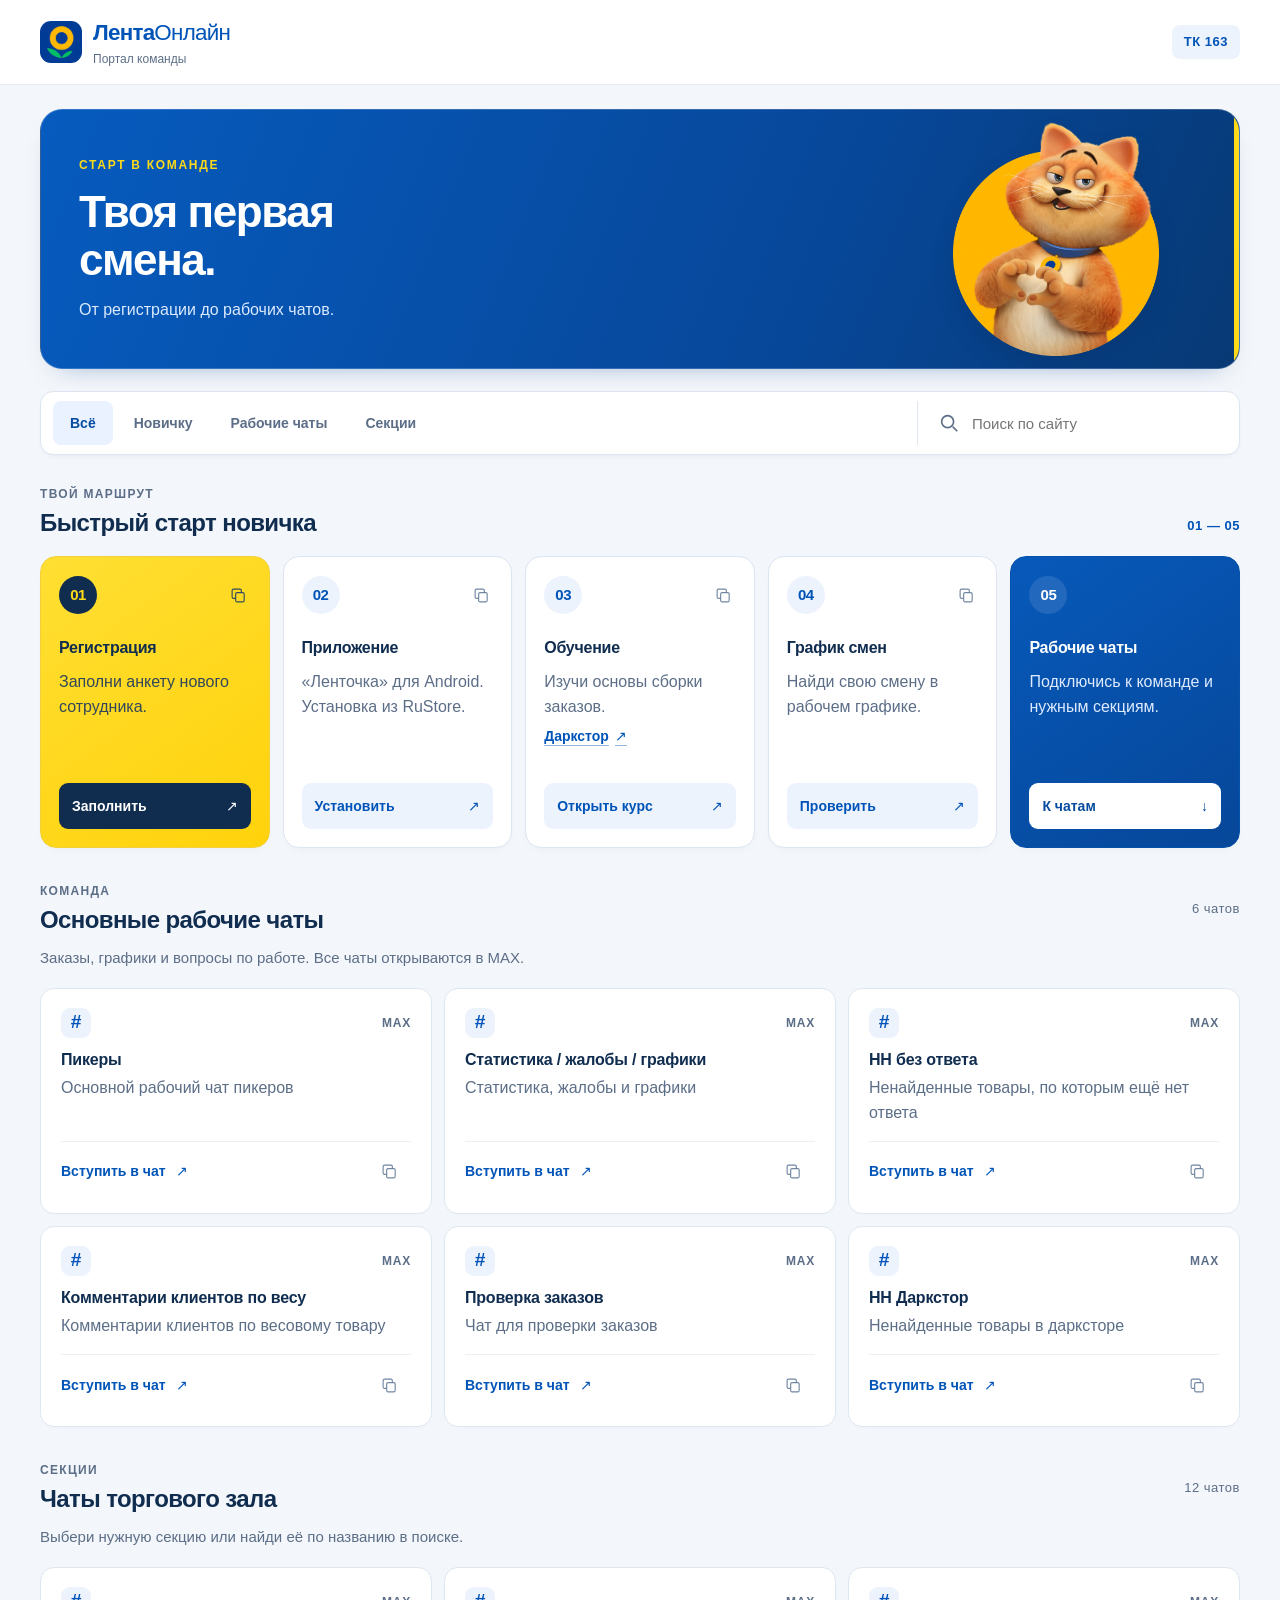
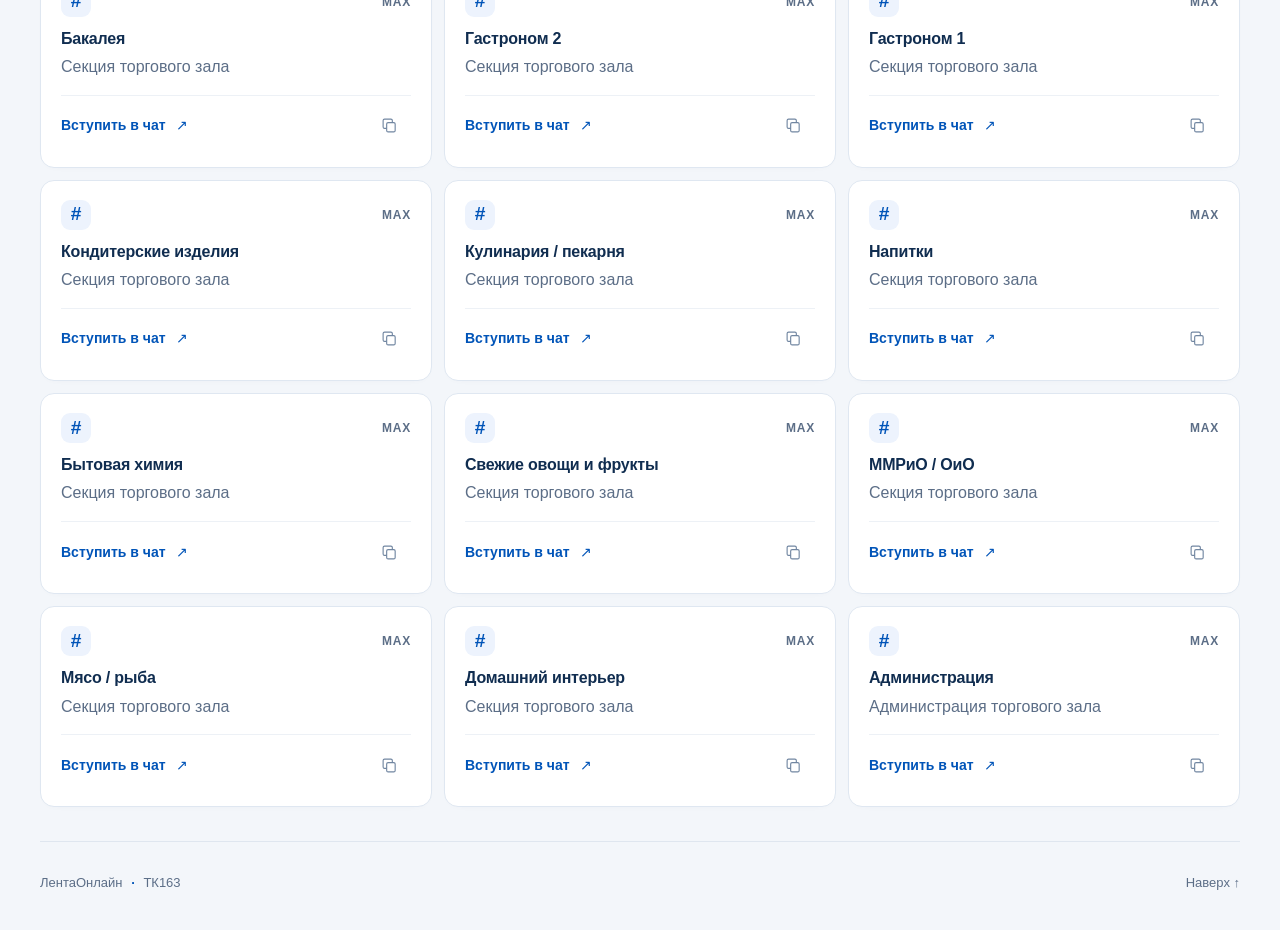
==== commit 2cd1f324: "Add files via upload" ====
--- a/index.html
+++ b/index.html
@@ -2,7 +2,7 @@
 <body><a class="skip" href="#main">Перейти к содержимому</a>
 <header class="header"><a href="#top" class="brand"><img src="[data-uri]" width="42" height="42" alt=""><span>Лента<span class="brand-light">Онлайн</span><small>Портал команды</small></span></a><span class="store"><span class="store-label">ЛентаОнлайн</span><b>ТК 163</b></span></header>
 <div class="layout" id="top">
-<main id="main"><div class="intro"><div class="intro-copy"><span class="eyebrow">СТАРТ В КОМАНДЕ</span><h1>Твоя первая<br>смена.</h1><p>От регистрации до рабочих чатов.</p></div><img class="hero-mascot" src="assets/cat-uh.png" width="783" height="900" alt="Кот Ух" fetchpriority="high"></div>
+<main id="main"><div class="intro"><div class="intro-copy"><span class="eyebrow">СТАРТ В КОМАНДЕ</span><h1>Твоя первая<br>смена.</h1><p>От регистрации до рабочих чатов.</p></div><img class="hero-mascot" src="[data-uri]